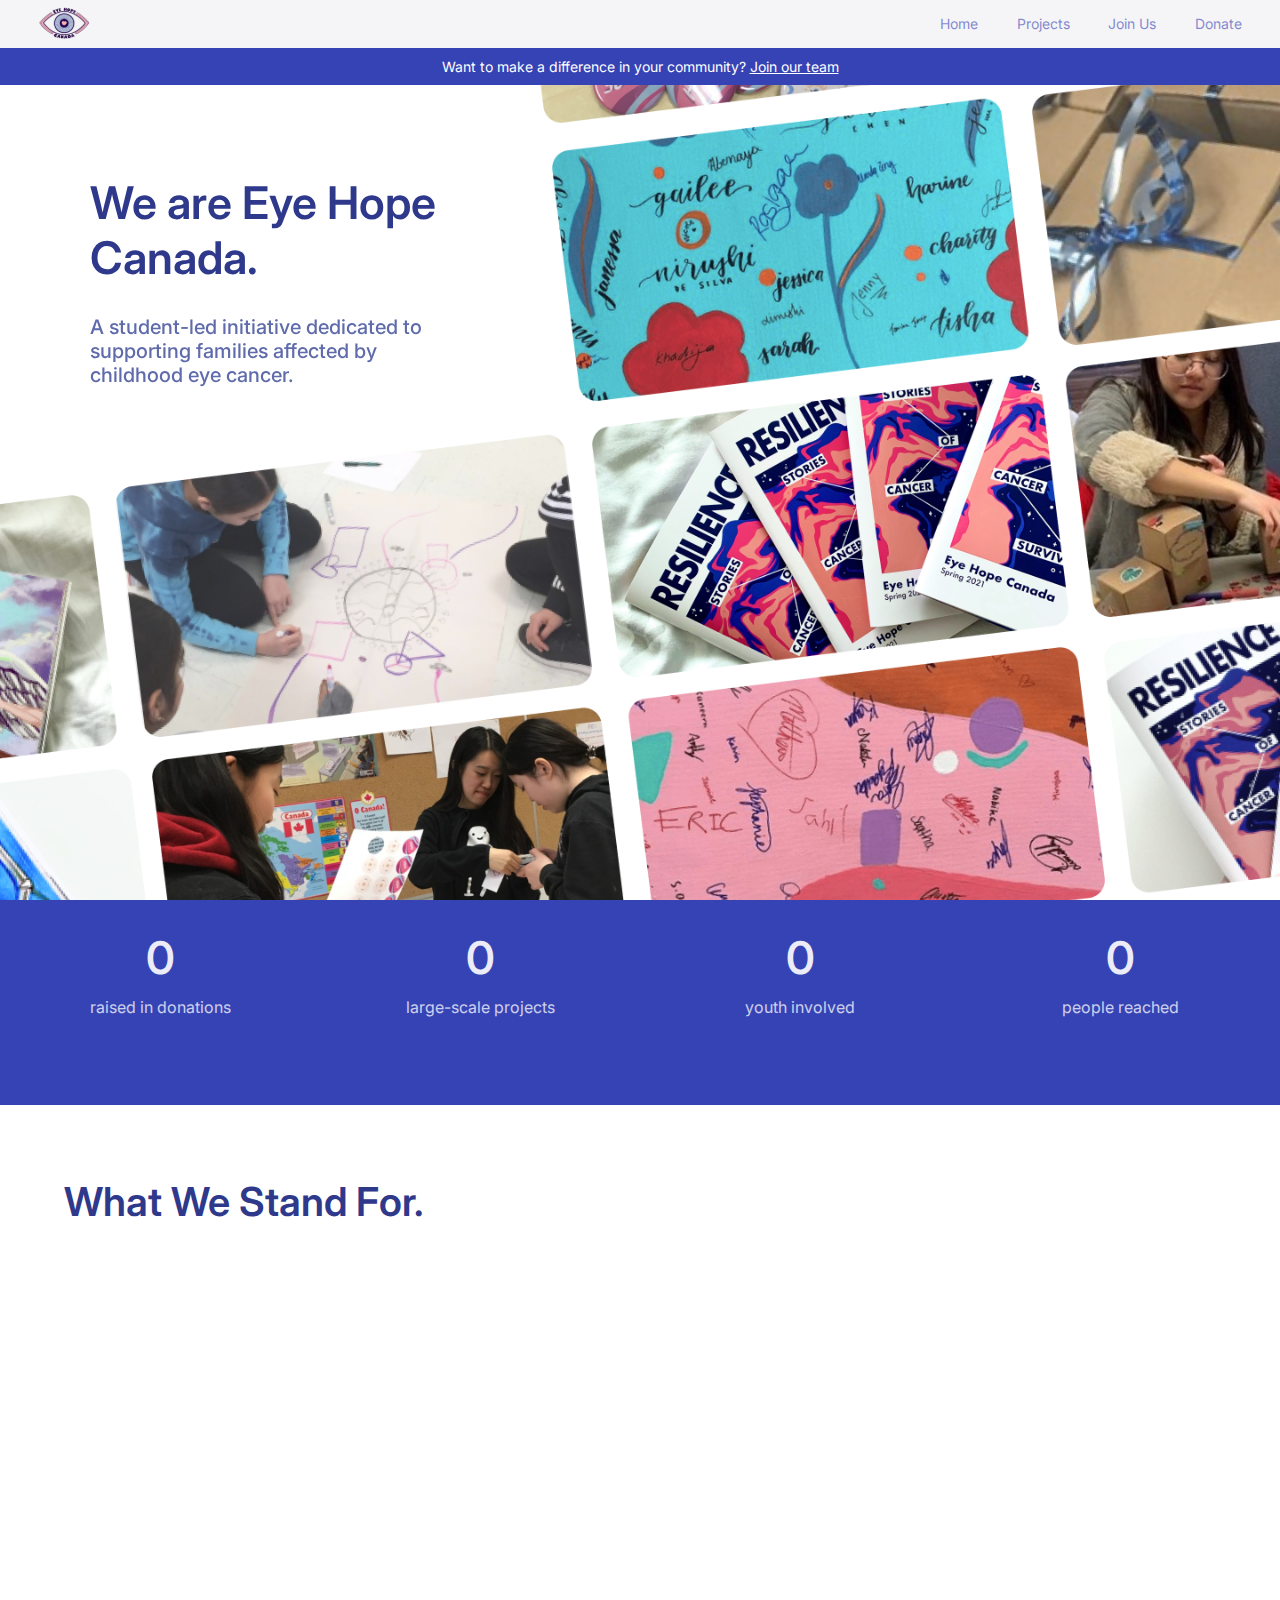
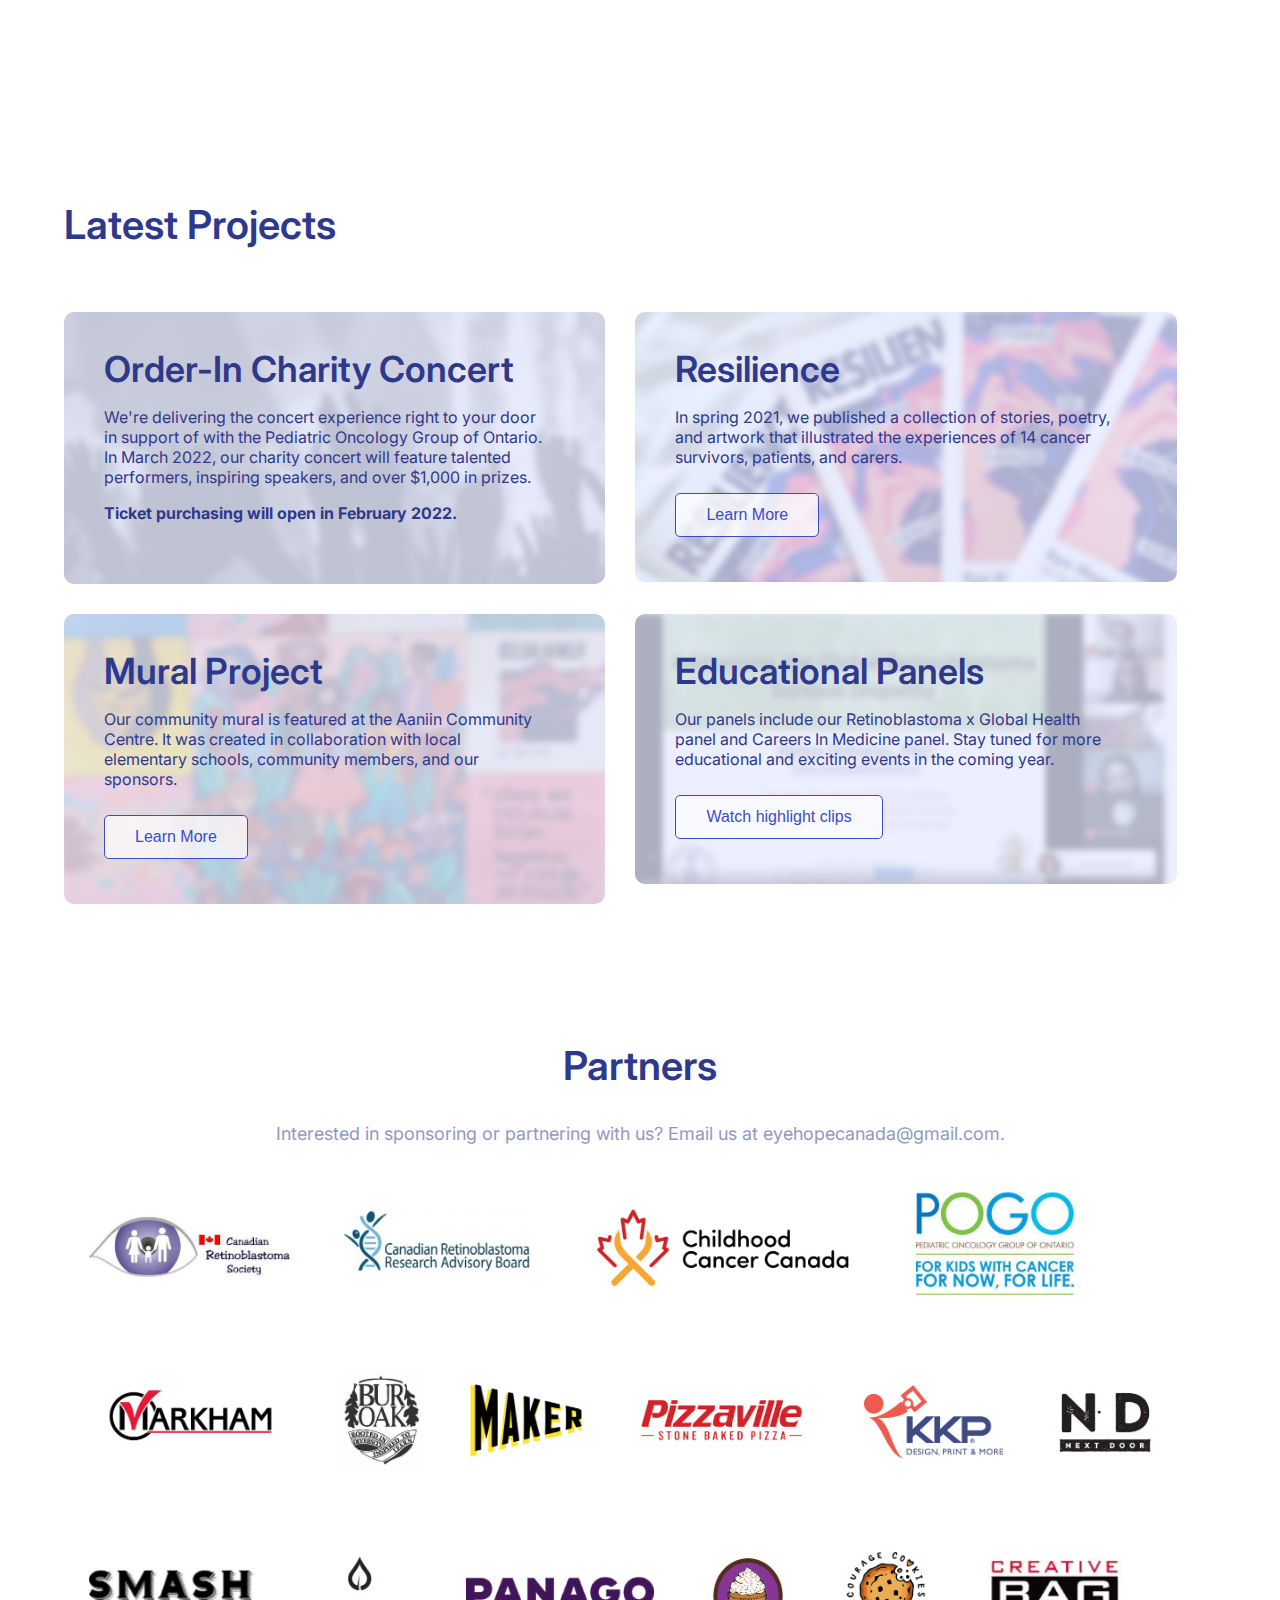
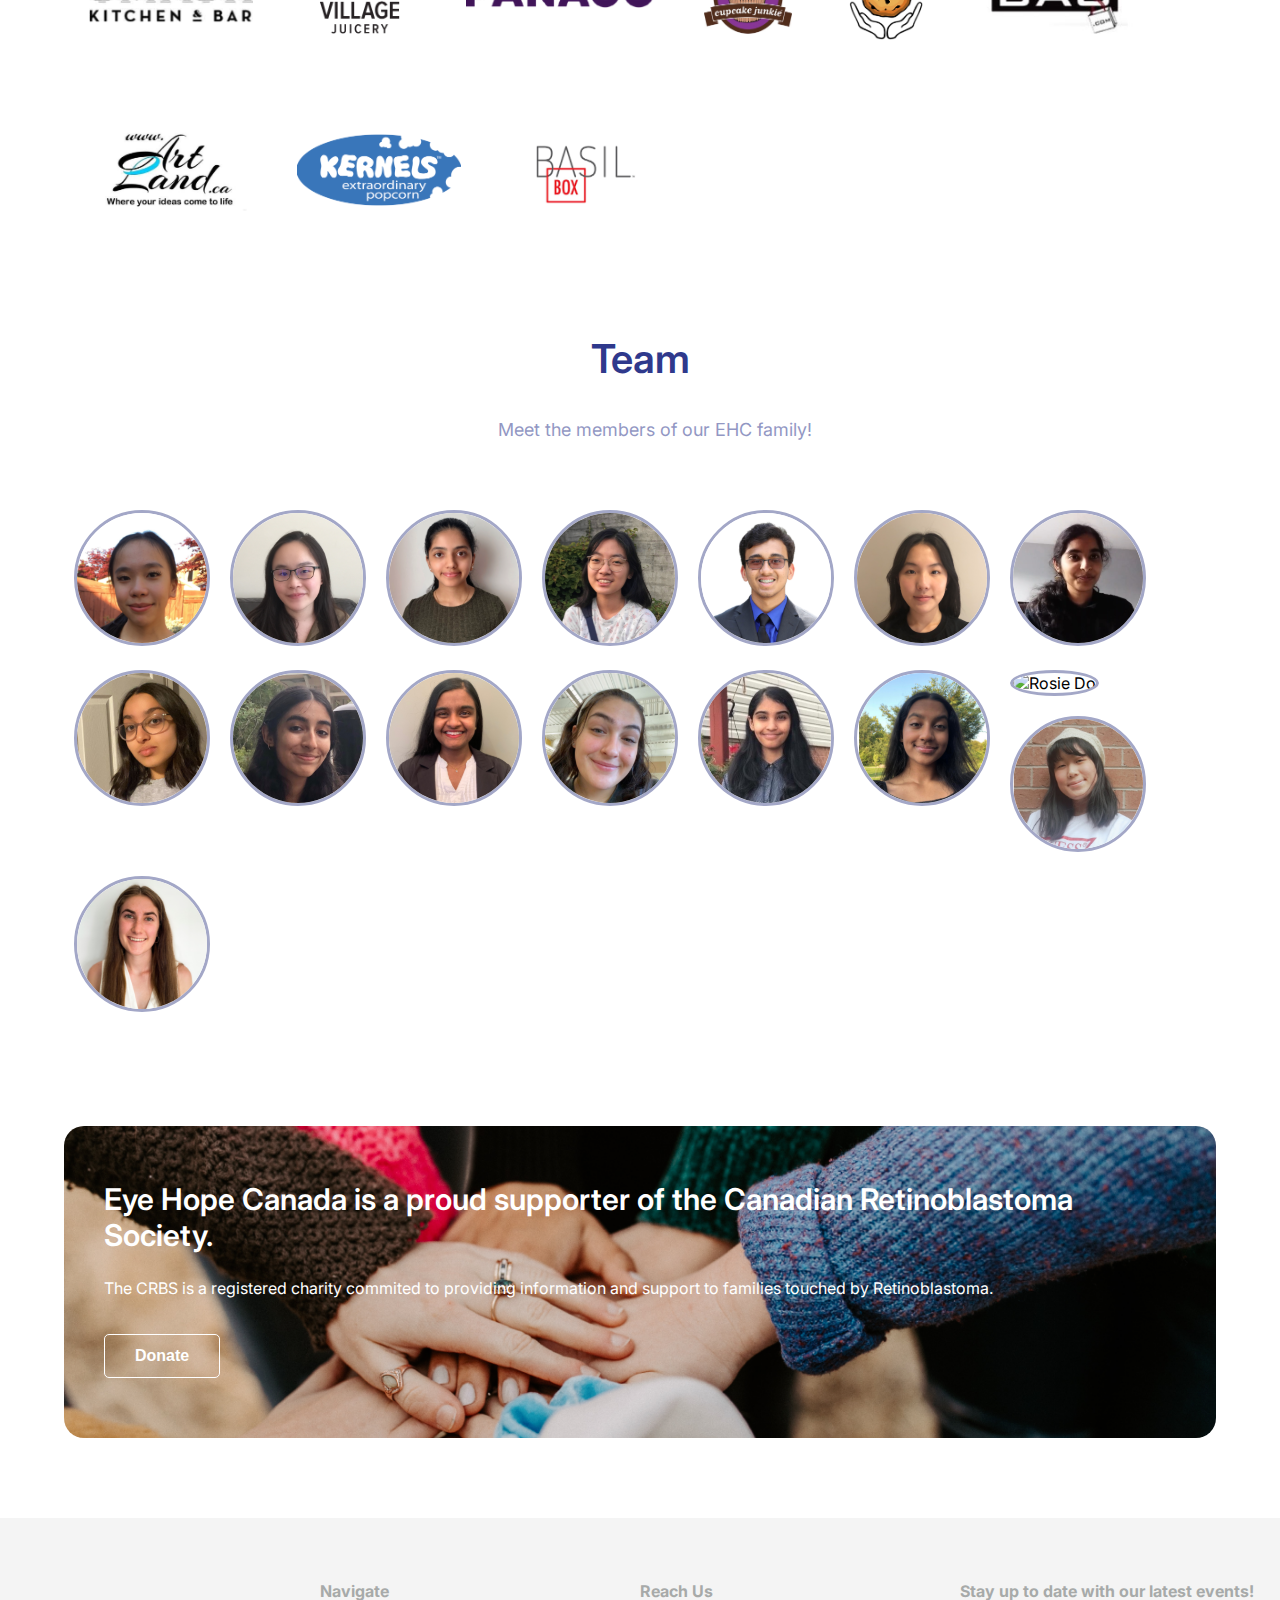
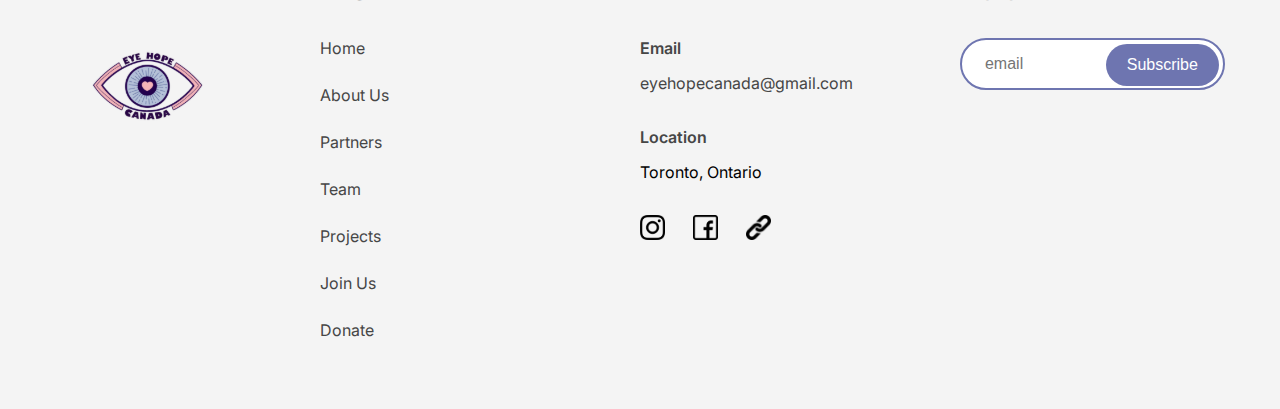
==== index.html @ a8a267d8 "R2 Changes 14" ====
<!DOCTYPE html>
<html lang="en" dir="ltr">

<head>
  <meta charset="utf-8">
  <meta name="viewport" content="width=device-width, initial-scale=1.0">

  <title>Eye Hope Canada</title>
  <meta name="description" content="Eye Hope Canada (EHC) is a student-led initiative based in Toronto, Canada. Our goal is to raise awareness about challenges facing the childhood eye cancer community and mobilise the public to solve them. Since our establishment in 2019, we have raised over $1500 in donations and have reached over 1000 people.">
  <meta name="keywords" content="Eye Hope Canada, Eye Hope, Eye, Organization, Student-led, Non-profit, EHC, Charity">
  <meta name="author" content="Samantha-Mac, Vanessa-Mac">
  <!-- Favicon -->
  <link href="images/favicon.png" rel="icon">
  <!-- Styles -->
  <link rel="stylesheet" href="styles.css">
  <link rel="preconnect" href="https://fonts.googleapis.com">
  <link rel="preconnect" href="https://fonts.gstatic.com" crossorigin>
  <link href="https://fonts.googleapis.com/css2?family=Inter:wght@400;500;600&display=swap" rel="stylesheet">
  <link rel="stylesheet" href="https://cdnjs.cloudflare.com/ajax/libs/font-awesome/4.7.0/css/font-awesome.min.css">
  <link href="https://unpkg.com/aos@2.3.1/dist/aos.css" rel="stylesheet">
</head>

<body onload="onLoad()" onresize="onResize()">

  <!-- Start Landing Page -->
  <section id="landing-page">

    <!-- Start Nav Menu -->
    <div class="nav-menu" id="nav-menu-id">
      <a href="index.html#landing-page"><img class="logo" src="images/logo.svg"></a>
      <div class="nav-menu-right">

        <a class="menu-home" href="index.html" onmouseover="openDropdown1()" onmouseout="closeDropdown1()">Home</a>
        <!-- Start drop down items -->
        <div id="dropdown-1" onmouseover="openDropdown1()" onmouseout="closeDropdown1()">
          <ul class="dropdown-content">
            <li class="dropdown-item-li"><a class="dropdown-item" href="index.html#mission">About Us</a></li>
            <li class="dropdown-item-li"><a class="dropdown-item" href="index.html#partners">Partners</a></li>
            <li class="dropdown-item-li"><a class="dropdown-item" href="index.html#team">Team</a></li>
          </ul>
        </div>
        <!-- End Drop down items -->

        <a id="menu-projects" href="projects.html" class="dropdown_hover" onmouseover="openDropdown2()" onmouseout="closeDropdown2()">Projects</a>
        <!-- Start drop down items -->
        <div id="dropdown-2" onmouseover="openDropdown2()" onmouseout="closeDropdown2()">
          <ul class="dropdown-content">
            <li class="dropdown-item-li"><a class="dropdown-item" href="projects.html#resilience">Resilience</a></li>
            <li class="dropdown-item-li"><a class="dropdown-item" href="projects.html#mural-project">Aaniin Community Mural</a></li>
            <li class="dropdown-item-li"><a class="dropdown-item" href="projects.html#global-health">Educational Panels</a></li>
            <li class="dropdown-item-li"><a class="dropdown-item" href="projects.html#artists-ig">Artists of Instagram</a></li>
            <li class="dropdown-item-li"><a class="dropdown-item" href="projects.html#eye-heart-canada">Eye Heart Canada</a></li>
          </ul>
        </div>
        <!-- End Drop down items -->

        <a href="hiring.html">Join Us</a>
        <a href="https://www.canadahelps.org/en/charities/id/82300/" target="_blank">Donate</a>
      </div>
      <a href="javascript:void(0);" class="icon" onclick="myFunction()">
        <i class="fa fa-bars"></i>
      </a>
    </div>
    <!-- End Nav Menu -->

    <!-- Start Alert -->
    <div class="alert">
      <p class="alert-text">Want to make a difference in your community? <a href="hiring.html">Join our team</a></p>
    </div>
    <!-- End Alert -->

    <!-- Start Landing Text -->
    <div class="landing-row">
      <div class="landing-text">
        <h1 data-aos="fade-up" data-aos-duration="1500" data-aos-delay="200">We are Eye Hope Canada.</h1>
        <h3  data-aos="fade-up" data-aos-duration="1500" data-aos-delay="300">A student-led initiative dedicated to supporting families affected by childhood eye cancer.</h3>
      </div>
    </div>

    <!-- End Landing Text -->
  </section>

  <!-- End Landing Page -->

  <!-- Start Metrics -->
  <section id="metric-page">
    <div class="metric-row">
      <div id="benchmark" class="donations metric-col">
        <h1 class="metric-heading" data-target="1500">0</h1>
        <p class="metric-sub">raised in donations</p>
      </div>
      <div class="projects metric-col">
        <h1 class="metric-heading" data-target="5">0</h1>
        <p class="metric-sub">large-scale projects</p>
      </div>
      <div class="involvement metric-col">
        <h1 class="metric-heading" data-target="75">0</h1>
        <p class="metric-sub">youth involved</p>
      </div>
      <div class="reach metric-col">
        <h1 class="metric-heading" data-target="1000">0</h1>
        <p class="metric-sub">people reached</p>
      </div>
    </div>
  </section>
  <!-- End Metrics -->

  <!-- Start Mission -->
  <section id="mission">
    <h2>What We Stand For.</h2>
    <div class="pillar-row">
      <div class="empower pillar-col" data-aos="fade-right" data-aos-duration="1000">
        <img id="empower-icon" src="images/empower-icon.svg" />
        <h3>Empowerment</h3>
        <p>As a student-led initiative, we provide unique opportunities for youth to inspire and lead change in our cause.</p>
      </div>
      <div class="educate pillar-col" data-aos="fade-right" data-aos-delay="200" data-aos-duration="1000">
        <img id="educate-icon" src="images/educate-icon.svg" />
        <h3>Education</h3>
        <p>We strive to educate our peers about childhood eye cancers and destigmatize families affected by cancer.</p>
      </div>
      <div class="community pillar-col" data-aos="fade-right" data-aos-delay="400" data-aos-duration="1000">
        <img id="community-icon" src="images/community-icon.svg" />
        <h3>Community</h3>
        <p>Building a community of youth to support youth diagnosed with eye cancer is a central part of our mission.</p>
      </div>
    </div>
  </section>
  <!-- End Mission -->

  <!-- Start Projects -->
  <section id="projects">
    <h2>Latest Projects</h2>
    <div class="projects-row">
      <div class="projects-col projects-col-1">
        <div class="projects-text-box">
          <h3>Order-In Charity Concert</h3>
          <p>We're delivering the concert experience right to your door in support of with the Pediatric Oncology Group of Ontario. In March 2022, our charity concert will feature talented performers, inspiring speakers, and over $1,000 in prizes.</p>
          <p><strong>Ticket purchasing will open in February 2022.</strong></p>
        </div>
      </div>
      <div class="projects-col projects-col-2">
        <div class="projects-text-box">
          <h3>Resilience</h3>
          <p>In spring 2021, we published a collection of stories, poetry, and artwork that illustrated the experiences of 14 cancer survivors, patients, and carers.</p>
          <a href="projects.html#resilience"><button>Learn More</button></a>
        </div>
      </div>
    </div>

    <div class="projects-row">
      <div class="projects-col projects-col-3">
        <div class="projects-text-box">
          <h3>Mural Project</h3>
          <p>Our community mural is featured at the Aaniin Community Centre. It was created in collaboration with local elementary schools, community members, and our sponsors.</p>
          <a href="projects.html#mural-project"><button>Learn More</button></a>
        </div>
      </div>
      <div class="projects-col projects-col-4">
        <div class="projects-text-box">
          <h3>Educational Panels</h3>
          <p>Our panels include our Retinoblastoma x Global Health panel and Careers In Medicine panel. Stay tuned for more educational and exciting events in the coming year.</p>
          <a href="projects.html#global-health"><button>Watch highlight clips</button></a>
        </div>
      </div>
    </div>
  </section>
  <!-- End Projects -->

  <!-- Start Partners -->
  <section id="partners">
    <div class="partner-text">
      <h2>Partners</h2>
      <h4>Interested in sponsoring or partnering with us? Email us at eyehopecanada@gmail.com.</h4>
    </div>
    <br />
    <div class="partner-row">
        <div class="partner-col">
          <img src="images/partners/crs.png" alt="Canadian Retinoblastoma Society" />
        </div>
        <div class="partner-col">
          <img src="images/partners/crsab.png" alt="Canadian Retinoblastoma Advisory Board" />
        </div>
        <div class="partner-col">
          <img src="images/partners/childhood_cancer_canada.png" alt="Childhood Cancer Canada" />
        </div>
        <div class="partner-col">
          <img src="images/partners/pogo.png" alt="Pediatric Oncology Group of Ontario" />
        </div>
        <div class="partner-col">
          <img src="images/partners/markham.png" alt="City of Markham" />
        </div>
        <div class="partner-col">
          <img src="images/partners/bur_oak.png" alt="Bur Oak Secondary School" />
        </div>
        <div class="partner-col">
          <img src="images/partners/maker_pizza.png" alt="Maker Pizza" />
        </div>
        <div class="partner-col">
          <img src="images/partners/pizzaville.png" alt="Pizzaville" />
        </div>
        <div class="partner-col">
          <img src="images/partners/kkp_printing.png" alt="KKP Printing" />
        </div>
        <div class="partner-col">
          <img src="images/partners/next_door.png" alt="Next Door Restaurant" />
        </div>
        <div class="partner-col">
          <img src="images/partners/smash_bar.png" alt="Smash Bar and Kitchen" />
        </div>
        <div class="partner-col">
          <img src="images/partners/village_juicery.png" alt="Village Juicery" />
        </div>
        <div class="partner-col">
          <img src="images/partners/panago.png" alt="Panago Pizza" />
        </div>
        <div class="partner-col">
          <img src="images/partners/cupcake_junkie.png" alt="Cupcake Junkie" />
        </div>
        <div class="partner-col">
          <img src="images/partners/courage_cookies.png" alt="Courage Cookies" />
        </div>
        <div class="partner-col">
          <img src="images/partners/creative_bag.png" alt="Creative Bag" />
        </div>
        <div class="partner-col">
          <img src="images/partners/art_land.png" alt="Art Land" />
        </div>
        <div class="partner-col">
          <img src="images/partners/kernels_popcorn.png" alt="Kernels Popcorn" />
        </div>
        <div class="partner-col">
          <img src="images/partners/basil_box.png" alt="Basil Box" />
        </div>
      <div style="clear: both;"></div>
    </div>
  </section>
  <!-- End Partners -->

  <!-- Start Team -->
  <section id="team">
    <div class="team-text">
      <h2>Team</h2>
      <div class="">
        <a id="linkedin-url"><img id="team-linkedin" src="images/linkedin-logo.png" alt=""></a>
        <h4 id="team-sub">Meet the members of our EHC family!</h4>
      </div>
    </div>
    <div class="team-row">
      <div class="samantha-mac team-col">
        <img src="images/team/samantha-mac.svg" href="" target="_blank" onmouseover="displayName('Samantha Mac', 'Co-President', 'https://www.linkedin.com/in/samantha-mac-06b8811b0/')" />
      </div>
      <div class="vanessa-mac team-col">
        <img src="images/team/vanessa-mac.svg" alt="Samantha Mac, Eye Hope Canada" onmouseover="displayName('Vanessa Mac', 'Co-President', 'https://www.linkedin.com/in/vanessa-mac-6168a5150/')" />
      </div>
      <div class="erica-sharma team-col">
        <img src="images/team/erica-sharma.svg" alt="Vanessa Mac, Eye Hope Canada" onmouseover="displayName('Erica Sharma', 'VP of Events', 'https://www.linkedin.com/in/erica-s-744b12177/')" />
      </div>
      <div class="jenny-hu team-col">
        <img src="images/team/jenny-hu.svg" alt="Jenny Hu" onmouseover="displayName('Jenny Hu', 'VP of Fundraising', 'https://www.linkedin.com/in/jenny-hu-574b11177/')" />
      </div>
      <div class="drhuv-patel team-col">
        <img src="images/team/dhruv-patel.svg" alt="Dhruv Patel" onmouseover="displayName('Drhuv Patel', 'VP of Finance', 'https://www.linkedin.com/in/dhruv-patel-82657514a')" />
      </div>
      <div class="yuna-lee team-col">
        <img src="images/team/yuna-lee.svg" alt="Yuna Lee" onmouseover="displayName('Yuna Lee', 'Events Coordinator', 'https://www.linkedin.com/in/yunalee111/')" />
      </div>
      <div class="anjali-pathmanathan team-col">
        <img src="images/team/anjali-pathmanathan.svg" alt="Anjali Pathmanathan" onmouseover="displayName('Anjali Pathmanathan', 'Events Coordinator', 'empty')" />
      </div>
      <div class="nysa-godara team-col">
        <img src="images/team/nysa-godara.svg" alt="Nysa Godara" onmouseover="displayName('Nysa Godara', 'Fundraising Coordinator', 'empty')" />
      </div>
      <div class="divena-raina team-col">
        <img src="images/team/divena-raina.svg" alt="Divena Raina" onmouseover="displayName('Divena Raina', 'Fundraising Coordinator', 'empty')" />
      </div>
      <div class="shonekaa-suthaaharan team-col">
        <img src="images/team/shonekaa-suthaaharan.svg" alt="Shonekaa Suthaaharan" onmouseover="displayName('Shonekaa Suthaaharan', 'Fundraising Coordinator', 'empty')" />
      </div>
      <div class="ana-rothenburg team-col">
        <img src="images/team/ana-rothenburg.svg" alt="Ana Rothenburg" onmouseover="displayName('Ana Rothenburg', 'Fundraising Coordinator', 'empty')" />
      </div>
      <div class="navroopam-haans team-col">
        <img src="images/team/navroopam-haans.svg" alt="Navroopam Haans" onmouseover="displayName('Navroopam Haans', 'Finance Coordinator', 'https://www.linkedin.com/in/navroopam-haans-bb9380208/')" />
      </div>
      <div class="amanda-illeperuma team-col">
        <img src="images/team/amanda-illeperuma.svg" alt="Amanda Illeperuma" onmouseover="displayName('Amanda Illeperuma', 'Finance Coordinator', 'empty')" />
      </div>
      <div class="rosie-do team-col">
        <img src="images/team/rosie-do.svg" alt="Rosie Do" onmouseover="displayName('Rosie Do', 'Graphic Designer', 'empty')" />
      </div>
      <div class="joanne-lee team-col">
        <img src="images/team/joanne-lee.svg" alt="Joanne Lee" onmouseover="displayName('Joanne Lee', 'Writer', 'https://www.linkedin.com/in/jdaeunlee/')" />
      </div>
      <div class="cassidy-laub team-col">
        <img src="images/team/cassidy-laub.svg" alt="Cassidy Laub" onmouseover="displayName('Cassidy Laub', 'Writer', 'https://www.linkedin.com/in/cassidylaub')" />
      </div>
  </section>
  <!-- End Team -->

  <!-- Start Donate Box -->
  <section id="donate-box">
    <div>
    <h2>Eye Hope Canada is a proud supporter of the Canadian Retinoblastoma Society.</h2>
    <p>The CRBS is a registered charity commited to providing information and support to families touched by Retinoblastoma.</p>
    <br />
    <a href="https://www.canadahelps.org/en/charities/id/82300/" target="_blank"><button>Donate</button></a>
    </div>
  </section>
  <!-- End Donate Box -->

  <!-- Start Footer -->
  <section id="footer">
    <div class="footer-row">
      <div class="footer-logo footer-col">
        <a href="index.html#landing-page"><img id="footer-logo-img" src="images/logo.svg" /></a>
      </div>
      <div class="footer-navigate footer-col">
        <h6>Navigate</h6>
        <ul class="footer-navigate-list">
          <a href="index.html">
            <li>Home</li>
          </a>
          <a href="index.html#mission">
            <li>About Us</li>
          </a>
          <a href="index.html#partners">
            <li>Partners</li>
          </a>
          <a href="index.html#team">
            <li>Team</li>
          </a>
          <a href="projects.html">
            <li>Projects</li>
          </a>
          <a href="hiring.html">
            <li>Join Us</li>
          </a>
          <a href="https://www.canadahelps.org/en/charities/id/82300/">
            <li>Donate</li>
          </a>
        </ul>
      </div>
      <div class="footer-social footer-col">
        <h6>Reach Us</h6>
        <p class="footer-sub">Email</p>
        <p><a class="footer-link" href="mailto:info@eyehopecanada.com">eyehopecanada@gmail.com</a></p>
        <p class="footer-sub">Location</p>
        <p>Toronto, Ontario</p>
        <div class="footer-row-sub">
          <div class="footer-col-sub">
            <a href="https://www.instagram.com/eyehopecanada/" target="_blank"><img class="footer-social-icon" src="images/instagram-logo.svg" /></a>
          </div>
          <div class="footer-col-sub">
            <a href="https://www.facebook.com/eyehopecanada/" target="_blank"><img class="footer-social-icon" src="images/facebook-logo.svg" /></a>
          </div>
          <div class="footer-col-sub">
            <a href="https://linktr.ee/eyehopecanada" target="_blank"><img class="footer-social-icon" src="images/link-logo.svg" /></a>
          </div>
        </div>
      </div>

      <div class="footer-newsletter footer-col">
        <h6>Stay up to date with our latest events!</h6>
        <div class="newsletter-form">
          <form id="contactForm" name="submit-to-google-sheet">
            <input id="newsletter-input" name="email" placeholder="email" pattern="[a-z0-9._%+-]+@[a-z0-9.-]+\.[a-z]{2,}$" type="email" required>
            <button id="submit-email" type="submit">Subscribe</button>
            <p id="confirmation-message"> </p>
          </form>
        </div>
      </div>
  </section>
  <!-- End Footer -->

  <script src="scripts/nav-menu.js"></script>
  <script src="scripts/metrics.js"></script>
  <script src="scripts/team.js" charset="utf-8"></script>
  <!--   <script src="scripts/carousel.js" charset="utf-8"></script> -->
  <script src="scripts/newsletter.js"></script>
  <script src="https://unpkg.com/aos@2.3.1/dist/aos.js"></script>
  <script>
    AOS.init();
  </script>

</body>


</html>
---- styles.css ----
@media screen and (max-width: 767px) {}

@media screen and (min-width: 768px) and (max-width: 1024px) {}

body {
  font-family: 'Inter', sans-serif;
  width: 100vw;
  height: auto;
  margin: 0 0 0 0;
  padding: 0 0 0 0;
  box-sizing: border-box;
  overflow-x: hidden;
  overflow-y: visible;
}

/** Fonts & Elements **/
h1 {
  color: #2F398C;
  font-size: 45px;
  font-weight: 600;
}

h2 {
  color: #2F398C;
  font-size: 40px;
  font-weight: 600;
}

h3 {
  color: #1828b5;
  opacity: 80%;
  font-size: 26px;
  font-weight: 500;
}

h4 {
  color: #6E75B0;
  opacity: 75%;
  font-size: 18px;
  font-weight: 400;
}

h5 {}

h6 {
  font-size: 16px;
  color: #A7AAA9;
}

p {
  font-size: 16px;
  color: black;
}

p {
  font-size: 16px;
}

button {
  padding: 12px 30px;
  border: solid 1.8px #3c4cc9;
  border-radius: 5px;
  font-size: 16px;
  color: white;
  background-color: rgba(60, 76, 201, .85);
  text-decoration: none;
  cursor: pointer;
}

button:hover {
  background-color: #3c4cc9;
}
/** Start Landing Page **/

/** Start Nav Menu**/
.nav-menu {
  overflow: hidden;
  background-color: rgb(245, 245, 247);
}

.nav-menu a {
  float: left;
  display: block;
}

.logo {
  height: 35px;
  width: auto;
  margin-left: 2.7vw;
  margin-top: 0.5vh;
  margin-bottom: 0.5vh;
}

.nav-menu-right {
  float: right;
}

.nav-menu-right a {
  margin-right: 3vw;
  margin-top: 15px;
  margin-bottom: 15px;
  color: #3643b5;
  opacity: 60%;
  text-align: center;
  text-decoration: none;
  font-size: 14px;
}

.nav-menu a:hover {
  opacity: 100%;
}

.nav-menu .icon {
  display: none;
}

#dropdown-1 {
  position: absolute;
  top: 33px;
  background-color: #f1f1f1;
  transform: translateX(-2vw);
  visibility: hidden;
  z-index: 200000000000;
}

#dropdown-2 {
  position: absolute;
  top: 33px;
  background-color: #f1f1f1;
  transform: translateX(5vw);
  visibility: hidden;
  z-index: 200000000000;
}

.dropdown-content {
  list-style-type: none;
  heigth: inherit
}

.dropdown-item {
  background-color: #f1f1f1;
}

@media screen and (max-width: 767px) {
  .logo {
    margin-left: 0;
    margin-bottom: 5%;
  }

  .nav-menu {
    position: absolute;
    right: 0;
    width: 100vw;
    height: auto;
  }

  .nav-menu a {
    display: none;
    margin-left: 6vw;
  }

  .nav-menu-right {
    float: left;
  }

  .nav-menu-right a {
    margin-bottom: 4vh;
    margin-top: 0;
    width: 100%;
  }

  .nav-menu-right a:hover {
    opacity: 50%;
  }

  .nav-menu a.icon {
    float: right;
    display: block;
    margin-top: 8px;
    margin-bottom: 1vh;
    margin-right: 3vw;
    color: #3643b5;
  }

  .nav-menu.responsive {
    background-color: rgb(245, 245, 247);
    width: 100%;
    height: auto;
    z-index: 10000;
  }

  .nav-menu.responsive .icon {
    position: absolute;
    right: 0;
    top: 0;
    color: #3643b5;
  }

  .nav-menu.responsive a {
    float: none;
    display: block;
    text-align: left;
    color: #3643b5;
  }

  .nav-menu.responsive a:hover {
    opacity: 75%;
  }
}

/** End Nav Menu **/

/** Start Alert **/
.alert {
  background-color: #3643b5;
  text-align: center;
  padding: 10px;
}

.alert-text {
  font-size: 14px;
  color: white;
  margin: 0;
}

.alert-text a {
  color: white;
}

@media screen and (max-width: 767px) {
  .alert {
    margin-top: 35px;
  }
}
/** End Alert **/

#landing-page {
  height: 100vh;
  width: 100vw;
  overflow-y: hidden;
  overflow-x: hidden;
  background-image: url("images/landing-background.png");
  background-repeat: no-repeat;
  background-size: cover;
}

/** Start Landing Text **/
.landing-text {
  width: 28%;
  margin: 7% 0 0 7%;
}

.landing-text h3{
  color: #5F6BAB;
  font-size: 20px;
  z-index: -2;
}

@media screen and (max-width: 767px) {
  .landing-text {
    width: 90%;
    margin: 0;
    padding: 5% 7% 0 7%;
  }

  #landing-page {
    background-image: url("images/landing-background-responsive-mobile.png");
    background-position: bottom:
  }
}

@media screen and (min-width: 768px) and (max-width: 1130px) {
  .landing-text {
    width: 90%;
    margin: 0;
    padding: 5% 7% 0 7%;
  }

  #landing-page {
    background-image: url("images/landing-background-responsive-tablet.png");
    background-position: bottom:
  }
}

.cursor {
  width: 3px;
  height: 55px;
  margin-left: 0.5vw;
  display: inline-block;
  animation: blink 1s infinite;
}

.cursortyping {
  animation: blink 100s infinite;
}

@keyframes blink {
  0% {
    background-color: #6E75B0;
    opacity: 100%;
  }

  49% {
    background-color: #6E75B0;
    opacity: 0%;
  }

  50% {
    background-color: #6E75B0;
    opacity: 100%;
  }

  99% {
    background-color: #6E75B0;
    opacity: 0%;
  }

  100% {
    background-color: #6E75B0;
    opacity: 100%;
  }
}
/** End Landing Text **/
/** End Landing Page **/

/** Start Metrics **/
#metric-page {
  text-align: center;
  top: 0;
}

.metric-row {
  width: 100%;
  padding-bottom: 8vh;
  background-color: #3643b5;
}

.metric-row:after {
  content: "";
  display: table;
  clear: both;
}

.metric-col {
  float: left;
  width: 25%;
}

.metric-heading {
  color: white;
  opacity: 90%;
}
/**Numbers Testing**/
@property --num {
  syntax: "<integer>";
  initial-value: 0;
  inherits: false;
}

.metric-heading-donations {
  animation: counter 5s infinite alternate ease-in-out;
  counter-reset: num var(--num);
}

.metric-heading-donations::after {
  content: counter(num);
}

@keyframes counter {
  from {
    --num: 0;
  }

  to {
    --num: 100;
  }
}
/**Numbers Testing**/
.metric-sub {
  margin-top: -2vh;
  color: white;
  opacity: 75%;
}

#metric-hr {
  width: 90%;
  color: white;
  opacity: 30%;
  margin-top: 0;
}

@media screen and (max-width: 767px) {
  .metric-col {
    width: 100%;
  }
}

@media screen and (min-width: 768px) and (max-width: 1024px) {
  .metric-col {
    float: left;
    width: 50%;
  }
}
/** End Metrics **/

/** Start Mission **/
#mission {
  padding: 3% 5% 0 5%;
}

.pillar-row {
  width: 100%;
  padding-top: 1.5vh;
  padding-bottom: 4vh;
  background-color: white;
}

.pillar-row:after {
  content: "";
  display: table;
  clear: both;
}

.pillar-col {
  float: left;
  width: 24%;
  margin-right: 6vw;
  padding-left: 30px;
  border-left: solid 1.5px #B7BCDA;
}

.educate {
  margin-top: 10vh;
}

.community {
  margin-top: 20vh;
  margin-right: 0;
}

@media screen and (max-width: 767px) {
  .pillar-col {
    width: 90%;
    margin-top: 8vh;
  }

  .empower {
    margin-top: 0;
  }
}

/** End Mission **/

/** Start Projects **/
#projects {
  margin-bottom: 40px;
  padding: 5% 5% 0 5%;
}

.projects-row {
  width: 100%;
}

.projects-row:after {
  content: "";
  display: table;
  clear: both;
}

.projects-col {
  width: 47%;
  margin: 30px 30px 0 0;
  float: left;
  border-radius: 10px;
  background-position: center;
  background-repeat: no-repeat;
  background-size: cover;
}

.projects-text-box {
  padding: 35px 60px 45px 40px;
}

.projects-row h3 {
  margin: 0;
  font-size: 36px;
  font-weight: 600;
  opacity: 100%;
  color: #2F398C;
}

.projects-row p {
  color: #2F398C;
}

.projects-row button {
  margin-top: 10px;
  background-color: rgba(255, 255, 255, .7);
  color: #3c4cc9;
}

.projects-row button:hover {
  color: #3c4cc9;
  background-color: white;
}

@media screen and (max-width: 1024px) {
  .projects-col {
    width: 100%;
  }
}

@media screen and (max-width: 767px) {
  .projects-col {
    position: relative;
    height: auto;
    min-height: 100% !important;
  }

  .projects-text-box {
    padding-bottom: 40px;
  }
}

/** Start Projects Targets **/
.projects-col-1 {
  background-image: url("images/projects-background-concert.png");
}

.projects-col-2 {
  background-image: url("images/projects-background-resilience.png");
}

.projects-col-3 {
  background-image: url("images/projects-background-mural.png");
}

.projects-col-4 {
  background-image: url("images/projects-background-panels.png");
}
/** End Projects Targets **/
/** End Projects **/

/** Start Partner **/
#partners {
  margin-bottom: 50px;
  padding: 5% 5% 0 5%;
}

.partner-text {
  text-align: center;
}

.partner-row {
  width: 100%;
  margin: auto;
}

.partner-row:after {
  content: "";
  display: table;
  clear: both;
}

.partner-col {
  float: left;
  text-align: center;
  margin: auto 25px 50px 25px;
}

.partner-row img{
  height: 120px;
  width: auto;
}

@media screen and (max-width: 767px) {
  .partner-col {
    width: 80%;
    margin-top: 50px;
    text-align: center;
  }
}
/** End Partners **/

/** Start Team **/
#team {
  margin-bottom: 100px;
  padding: 0 5% 0 5%;
}

.team-row {
  width: 100%;
  padding-bottom: ;
  margin: auto;
}

.team-row:after {
  content: "";
  display: table;
  clear: both;
}

.team-col {
  float: left;
  padding: 10px;
  text-align: center;
}
/** Start Team Text **/
.team-text {
  text-align: center;
  margin-bottom: 60px;
}

.team-sub {
  font-size 0;
}
/** End Team Text **/
/** Start Team Images **/
#team-linkedin {
  margin-right: 5px;
  visibility: hidden;
  display: inline;
  width: 20px;
  height: auto;
  transform: translateY(3px);
}

#team-sub {
  display: inline;
}

.team-row img{
  border-radius: 100%;
  width: 130px;
  height: 130px;
  border: solid 3px #a3a7c7;
}

.team-img:hover {
  /* Start the shake animation and make the animation last for 0.5 seconds */
  animation: shake 0.6s;
}

@keyframes shake {
  0% {
    transform: translate(1px, 1px) rotate(0deg);
  }

  20% {
    transform: translate(-1px, -2px) rotate(-1deg);
  }

  40% {
    transform: translate(-3px, 0px) rotate(1deg);
  }

  60% {
    transform: translate(3px, 2px) rotate(0deg);
  }

  80% {
    transform: translate(1px, -1px) rotate(1deg);
  }

  100% {
    transform: translate(-1px, 2px) rotate(-1deg);
  }
}

/** End Team Images **/
/** End Team **/

/** Start Donate **/
#donate-box {
  padding: 0 5% 0 5%;
}

#donate-box div {
  margin: 80px auto;
  border-radius: 20px;
  padding: 30px 40px 60px 40px;
  overflow: hidden;
  background-size: cover;
  background-position: center;
  background-image: url("images/donate-background.png");
}

#donate-box h2 {
  font-size: 30px;
  color: white;
}

#donate-box p {
  color: white;
}

#donate-box button {
  border: solid 1.8px white;
  color: white;
  background-color: rgba(255, 255, 255, 0);
  font-weight: 600;
}

#donate-box button:hover {
  background-color: rgba(255, 255, 255, .3);
}
/** End Donate **/

/** Start Footer **/
.footer-row {
  width: 100%;
  padding-bottom: 2%;
  padding-top: 2%;
  background-color: #F4F4F4;
}

.footer-row:after {
  content: "";
  display: table;
  clear: both;
}

.footer-col {
  float: left;
}

/** Start Footer Logo **/
.footer-logo {
  width: 25%;
  text-align: center;
  padding-top: 8%;
}

#footer-logo-img {
  width: 10vw;
  height: auto;
}

/** End Footer Logo **/
/** Start Footer Navigate **/
.footer-navigate {
  width: 20%;
}

.footer-navigate ul {
  list-style: none;
  padding-left: 0;
}

.footer-navigate li {
  padding-bottom: 3vh;
}

.footer-navigate a {
  text-decoration: none;
  color: #464646;
}

.footer-navigate a:hover {
  color: #3643b5;
}

/** End Footer Navigate **/
/** Start Footer Social **/
.footer-social {
  width: 23%;
}

.footer-sub {
  color: #464646;
  font-weight: 600;
  margin-bottom: -2vh;
}

.footer-social p {
  padding-bottom: 1.9vh;
}

.footer-link {
  text-decoration: none;
  color: #464646;
}

.footer-link:hover {
  color: #3643b5;
}

.footer-row-sub {
  width: 100%;
}

.footer-row-sub:after {
  content: "";
  display: table;
  clear: both;
}

.footer-col-sub {
  width: 18%;
  float: left;
}

.footer-social-icon {
  width: 25px;
  height: auto;
}

/** End Footer Social **/
.footer-newsletter {
  width: 30%;
}

.newsletter-form {
  position: relative;
  width: 90%;
}

#newsletter-input {
  width: 100%;
  outline: none;
  box-sizing: border-box;
  border: 2px solid #6E75B0;
  border-radius: 40px;
  font-size: 16px;
  background-color: white;
  background-position: 10px 10px;
  background-repeat: no-repeat;
  padding: 15px 120px 15px 23px;
}

#newsletter-input:focus {
  border: 2px solid #2F398C;
}

#submit-email {
  background-color: #6E75B0;
  border-radius: 40px;
  padding: 12px 21px 12px 21px;
  position: absolute;
  top: 6px;
  right: 6px;
  color: white;
  text-decoration: none;
  border: none;
}

#confirmation-message {
  margin-bottom: 100px;
}

@media screen and (min-width: 900px) {
  .footer-col {
    width: 23%;
    padding-right: 2%;
  }
}

@media screen and (max-width: 900px) {
  .footer-col {
    width: 100%;
  }

  .footer-row {
    text-align: center;
  }

  .footer-col-sub {
    width: 100%;
    margin-top: 3vh;
  }

  .newsletter-form {
    padding-left: 6%;
  }
}

/** End Footer **/
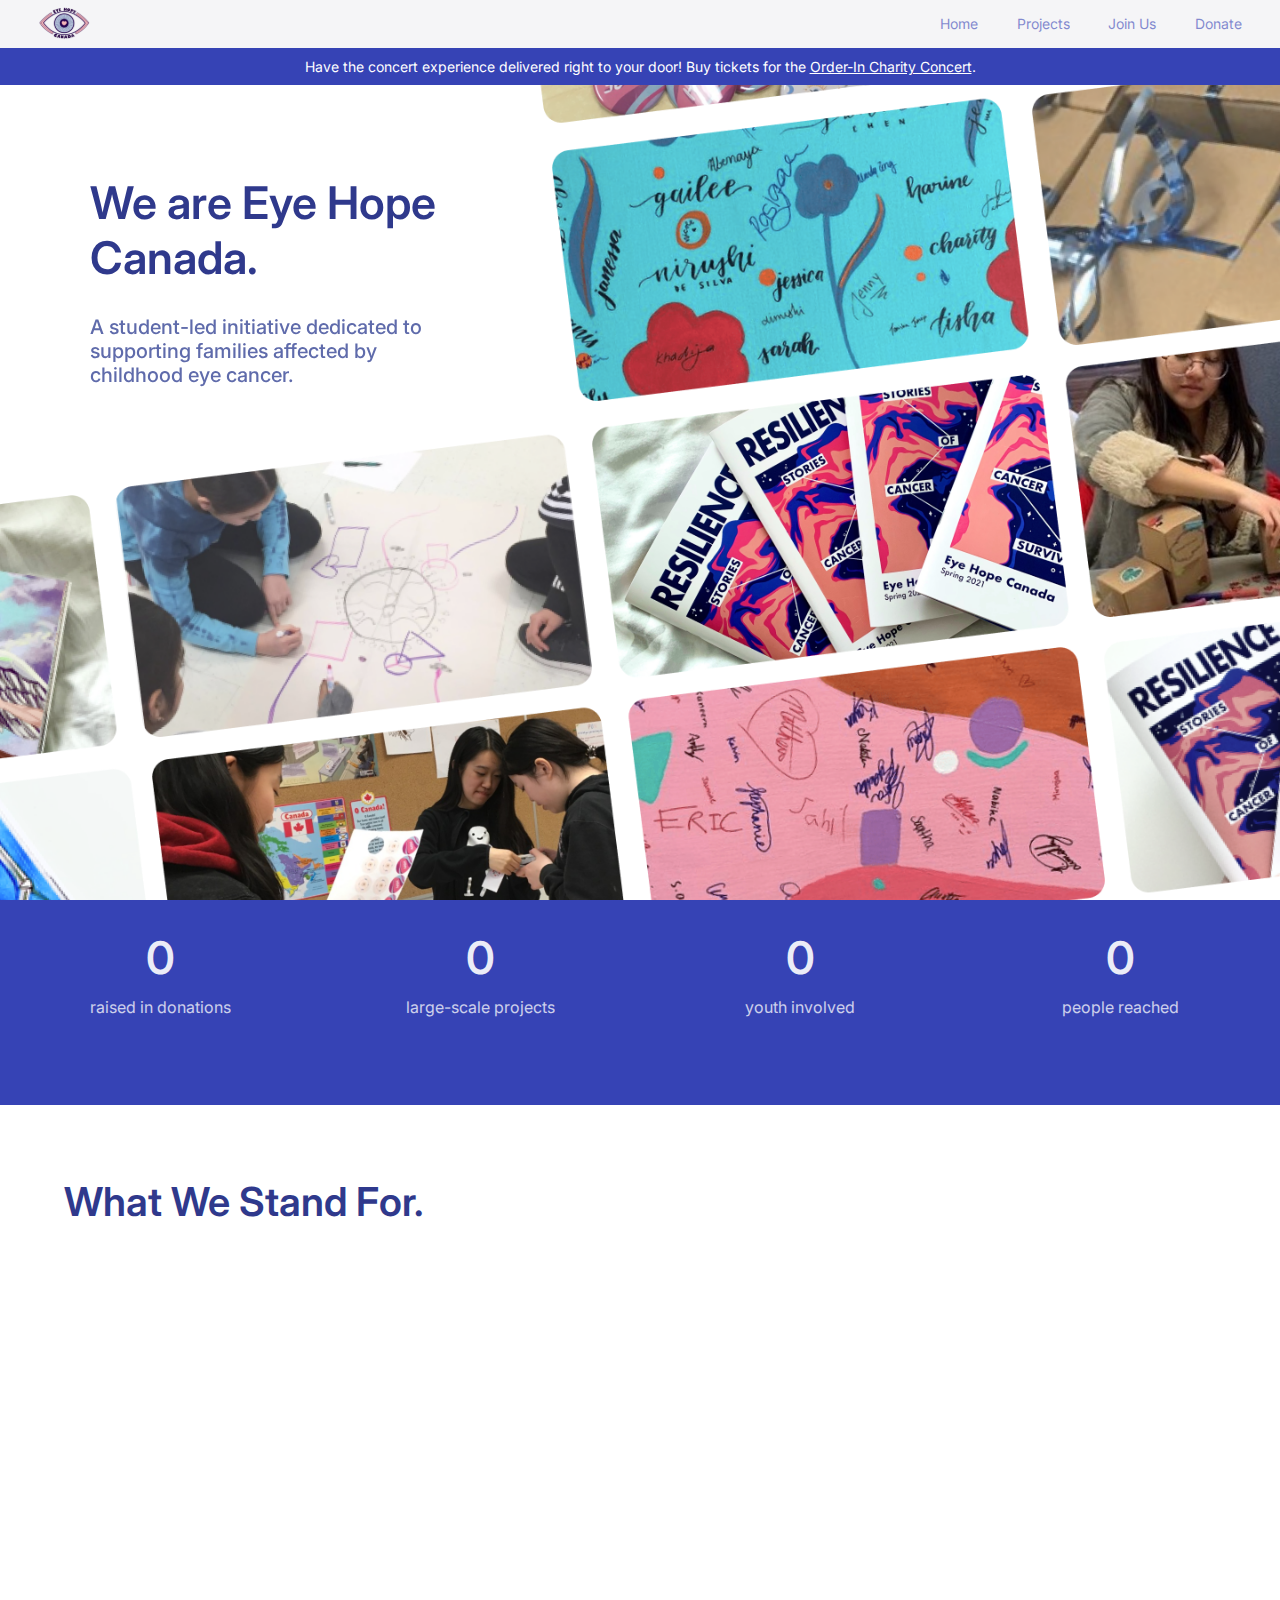
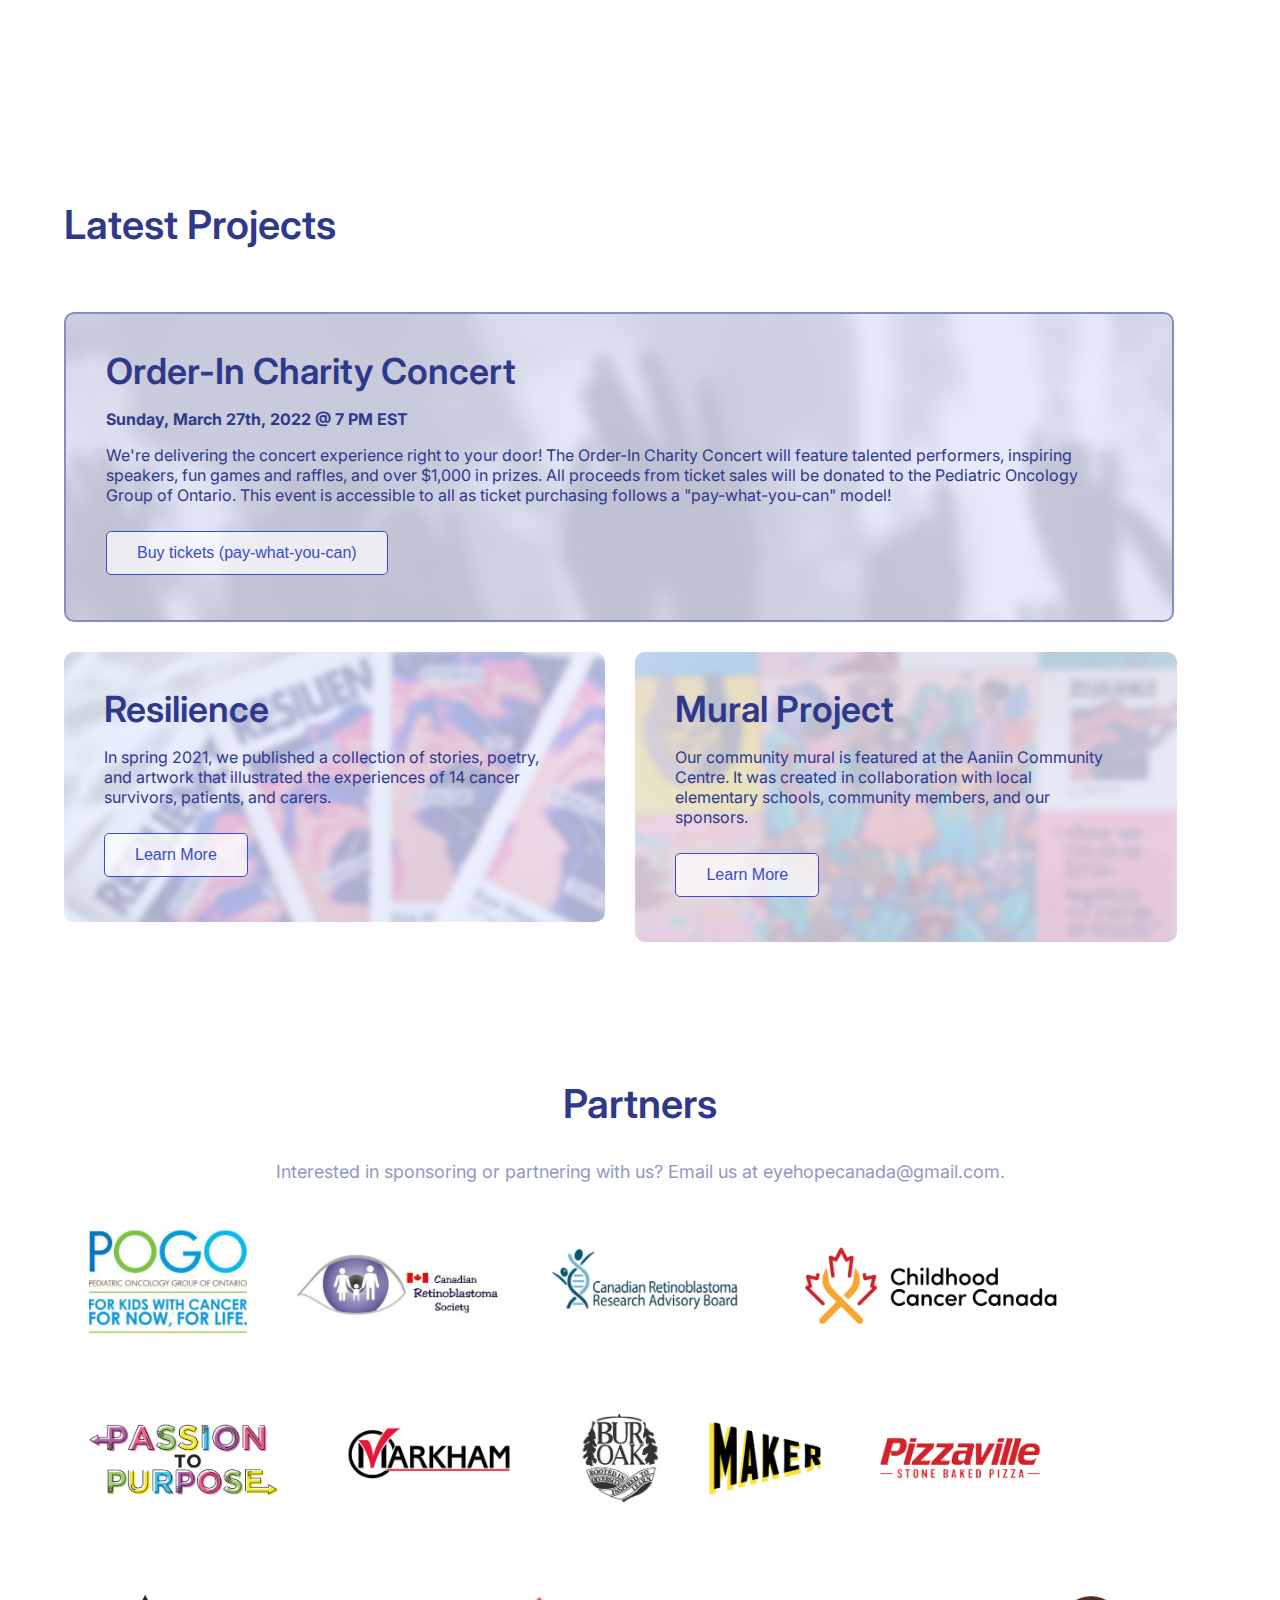
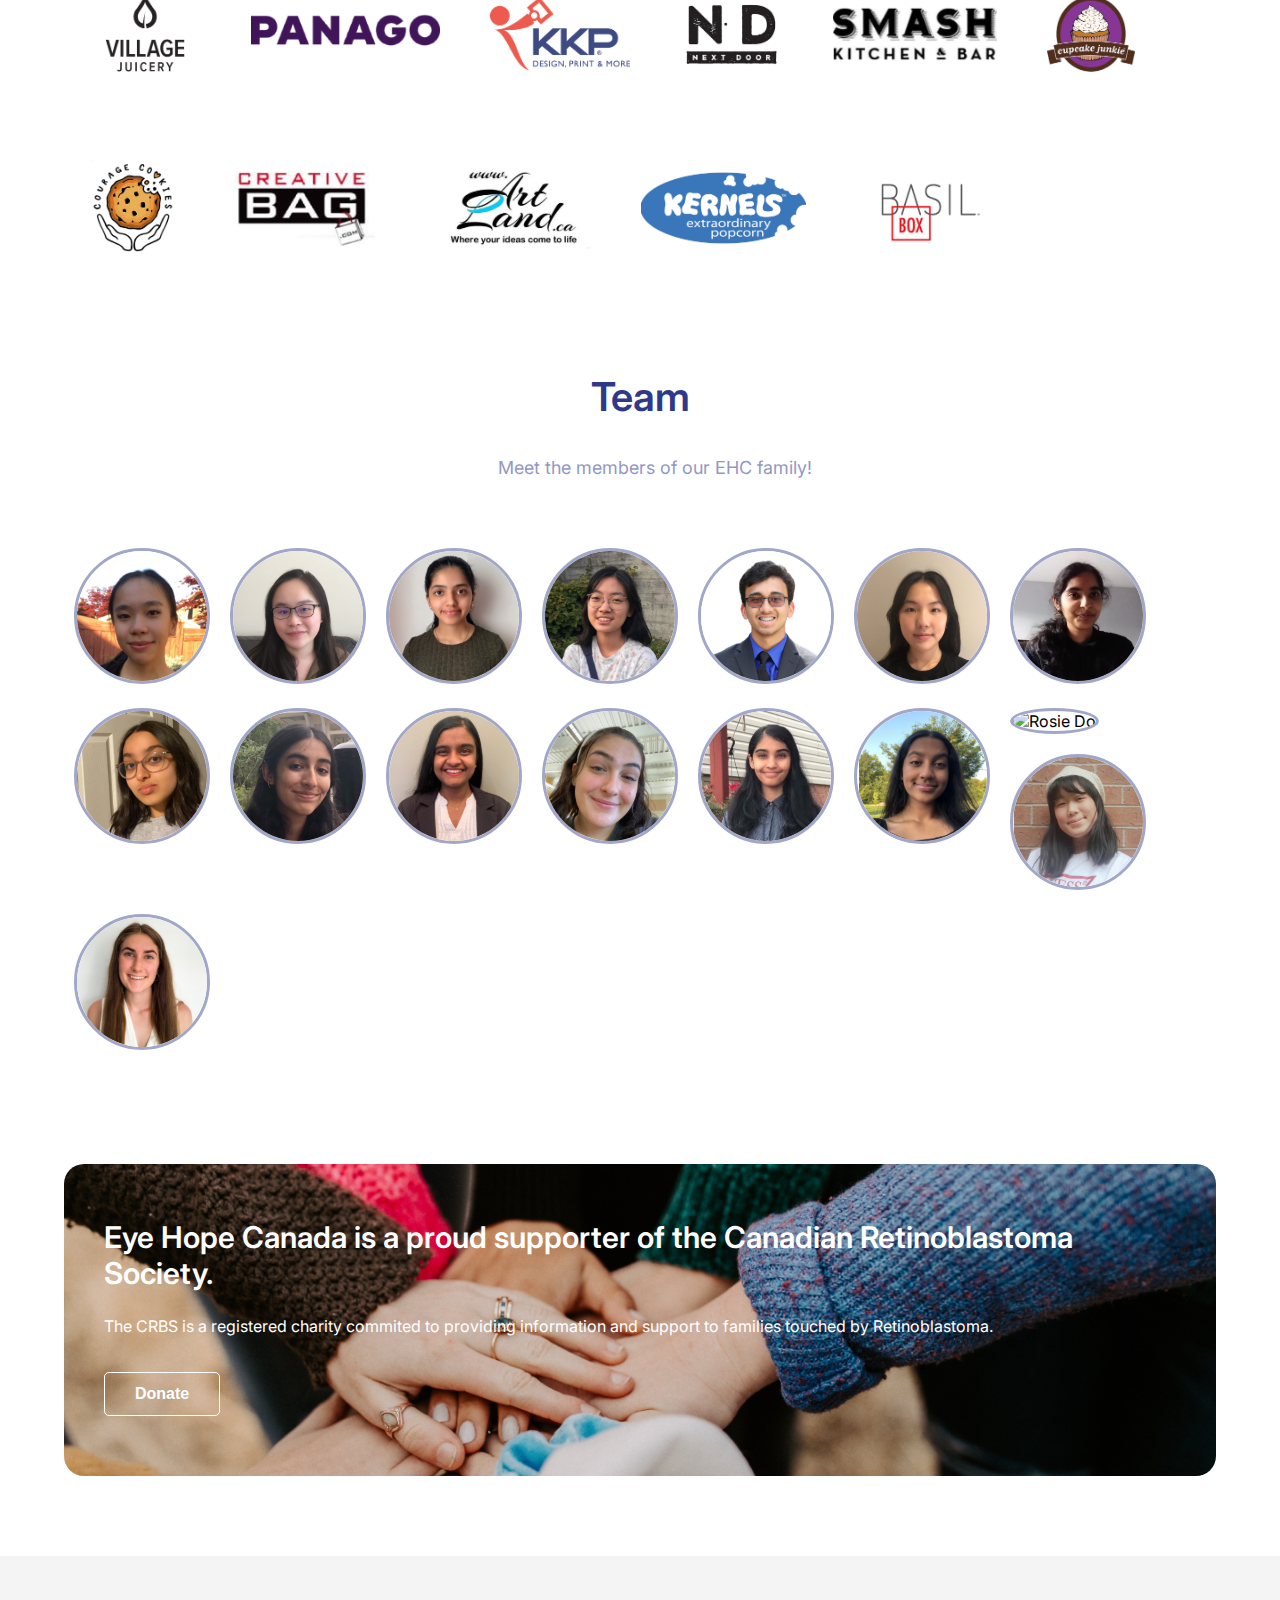
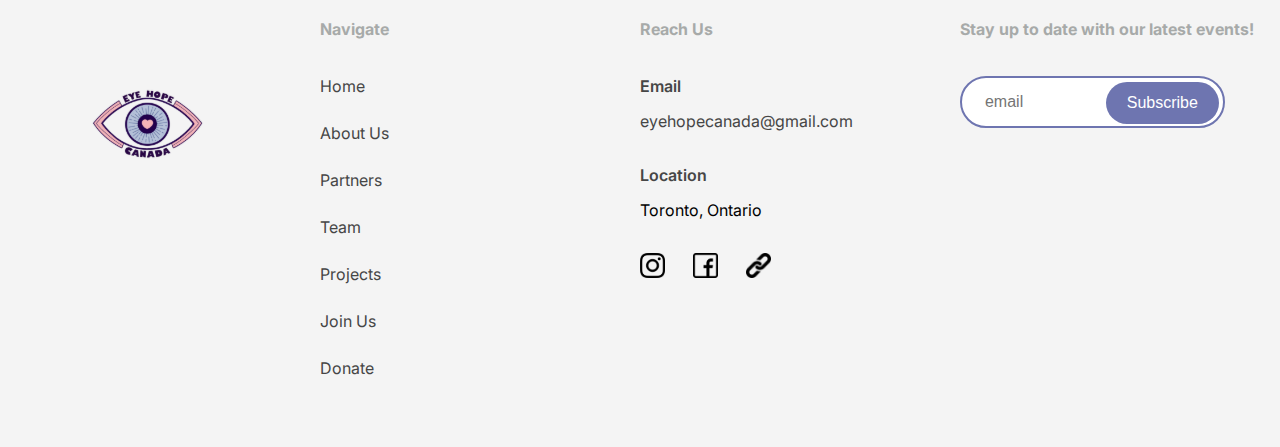
==== commit 58c1fa8f: "R2 Changes 22" ====
--- a/index.html
+++ b/index.html
@@ -65,7 +65,7 @@
 
     <!-- Start Alert -->
     <div class="alert">
-      <p class="alert-text">Want to make a difference in your community? <a href="hiring.html">Join our team</a></p>
+      <p class="alert-text">Have the concert experience delivered right to your door! Buy tickets for the <a href="https://p2p.onecause.com/order-inconcert" target="_blank">Order-In Charity Concert</a>.</p>
     </div>
     <!-- End Alert -->
 
@@ -135,10 +135,14 @@
       <div class="projects-col projects-col-1">
         <div class="projects-text-box">
           <h3>Order-In Charity Concert</h3>
-          <p>We're delivering the concert experience right to your door in support of with the Pediatric Oncology Group of Ontario. In March 2022, our charity concert will feature talented performers, inspiring speakers, and over $1,000 in prizes.</p>
-          <p><strong>Ticket purchasing will open in February 2022.</strong></p>
-        </div>
-      </div>
+          <p><strong>Sunday, March 27th, 2022 @ 7 PM EST</strong></p>
+          <p>We're delivering the concert experience right to your door! The Order-In Charity Concert will feature talented performers, inspiring speakers, fun games and raffles, and over $1,000 in prizes. All proceeds from ticket sales will be donated to the Pediatric Oncology Group of Ontario. This event is accessible to all as ticket purchasing follows a "pay-what-you-can" model!</p>
+          <a href="https://p2p.onecause.com/order-inconcert" target="_blank"><button>Buy tickets (pay-what-you-can)</button></a>
+        </div>
+      </div>
+    </div>
+
+    <div class="projects-row">
       <div class="projects-col projects-col-2">
         <div class="projects-text-box">
           <h3>Resilience</h3>
@@ -146,9 +150,6 @@
           <a href="projects.html#resilience"><button>Learn More</button></a>
         </div>
       </div>
-    </div>
-
-    <div class="projects-row">
       <div class="projects-col projects-col-3">
         <div class="projects-text-box">
           <h3>Mural Project</h3>
@@ -156,13 +157,13 @@
           <a href="projects.html#mural-project"><button>Learn More</button></a>
         </div>
       </div>
-      <div class="projects-col projects-col-4">
+      <!-- <div class="projects-col projects-col-4">
         <div class="projects-text-box">
           <h3>Educational Panels</h3>
           <p>Our panels include our Retinoblastoma x Global Health panel and Careers In Medicine panel. Stay tuned for more educational and exciting events in the coming year.</p>
           <a href="projects.html#global-health"><button>Watch highlight clips</button></a>
         </div>
-      </div>
+      </div> -->
     </div>
   </section>
   <!-- End Projects -->
@@ -175,6 +176,9 @@
     </div>
     <br />
     <div class="partner-row">
+      <div class="partner-col">
+        <img src="images/partners/pogo.png" alt="Pediatric Oncology Group of Ontario" />
+      </div>
         <div class="partner-col">
           <img src="images/partners/crs.png" alt="Canadian Retinoblastoma Society" />
         </div>
@@ -185,7 +189,7 @@
           <img src="images/partners/childhood_cancer_canada.png" alt="Childhood Cancer Canada" />
         </div>
         <div class="partner-col">
-          <img src="images/partners/pogo.png" alt="Pediatric Oncology Group of Ontario" />
+          <img src="images/partners/p2p.png" alt="Passion 2 Purpose" />
         </div>
         <div class="partner-col">
           <img src="images/partners/markham.png" alt="City of Markham" />
@@ -200,6 +204,12 @@
           <img src="images/partners/pizzaville.png" alt="Pizzaville" />
         </div>
         <div class="partner-col">
+          <img src="images/partners/village_juicery.png" alt="Village Juicery" />
+        </div>
+        <div class="partner-col">
+          <img src="images/partners/panago.png" alt="Panago Pizza" />
+        </div>
+        <div class="partner-col">
           <img src="images/partners/kkp_printing.png" alt="KKP Printing" />
         </div>
         <div class="partner-col">
@@ -207,12 +217,6 @@
         </div>
         <div class="partner-col">
           <img src="images/partners/smash_bar.png" alt="Smash Bar and Kitchen" />
-        </div>
-        <div class="partner-col">
-          <img src="images/partners/village_juicery.png" alt="Village Juicery" />
-        </div>
-        <div class="partner-col">
-          <img src="images/partners/panago.png" alt="Panago Pizza" />
         </div>
         <div class="partner-col">
           <img src="images/partners/cupcake_junkie.png" alt="Cupcake Junkie" />
--- a/styles.css
+++ b/styles.css
@@ -134,7 +134,7 @@
 
 .dropdown-content {
   list-style-type: none;
-  heigth: inherit
+  height: inherit;
 }
 
 .dropdown-item {
@@ -148,8 +148,6 @@
   }
 
   .nav-menu {
-    position: absolute;
-    right: 0;
     width: 100vw;
     height: auto;
   }
@@ -225,12 +223,6 @@
 
 .alert-text a {
   color: white;
-}
-
-@media screen and (max-width: 767px) {
-  .alert {
-    margin-top: 35px;
-  }
 }
 /** End Alert **/
 
@@ -472,6 +464,17 @@
   margin: 30px 30px 0 0;
   float: left;
   border-radius: 10px;
+  background-position: center;
+  background-repeat: no-repeat;
+  background-size: cover;
+}
+
+.projects-col-1 {
+  width: 96%;
+  margin: 30px 30px 0 0;
+  float: left;
+  border-radius: 10px;
+  border: solid 2px #868cc4;
   background-position: center;
   background-repeat: no-repeat;
   background-size: cover;
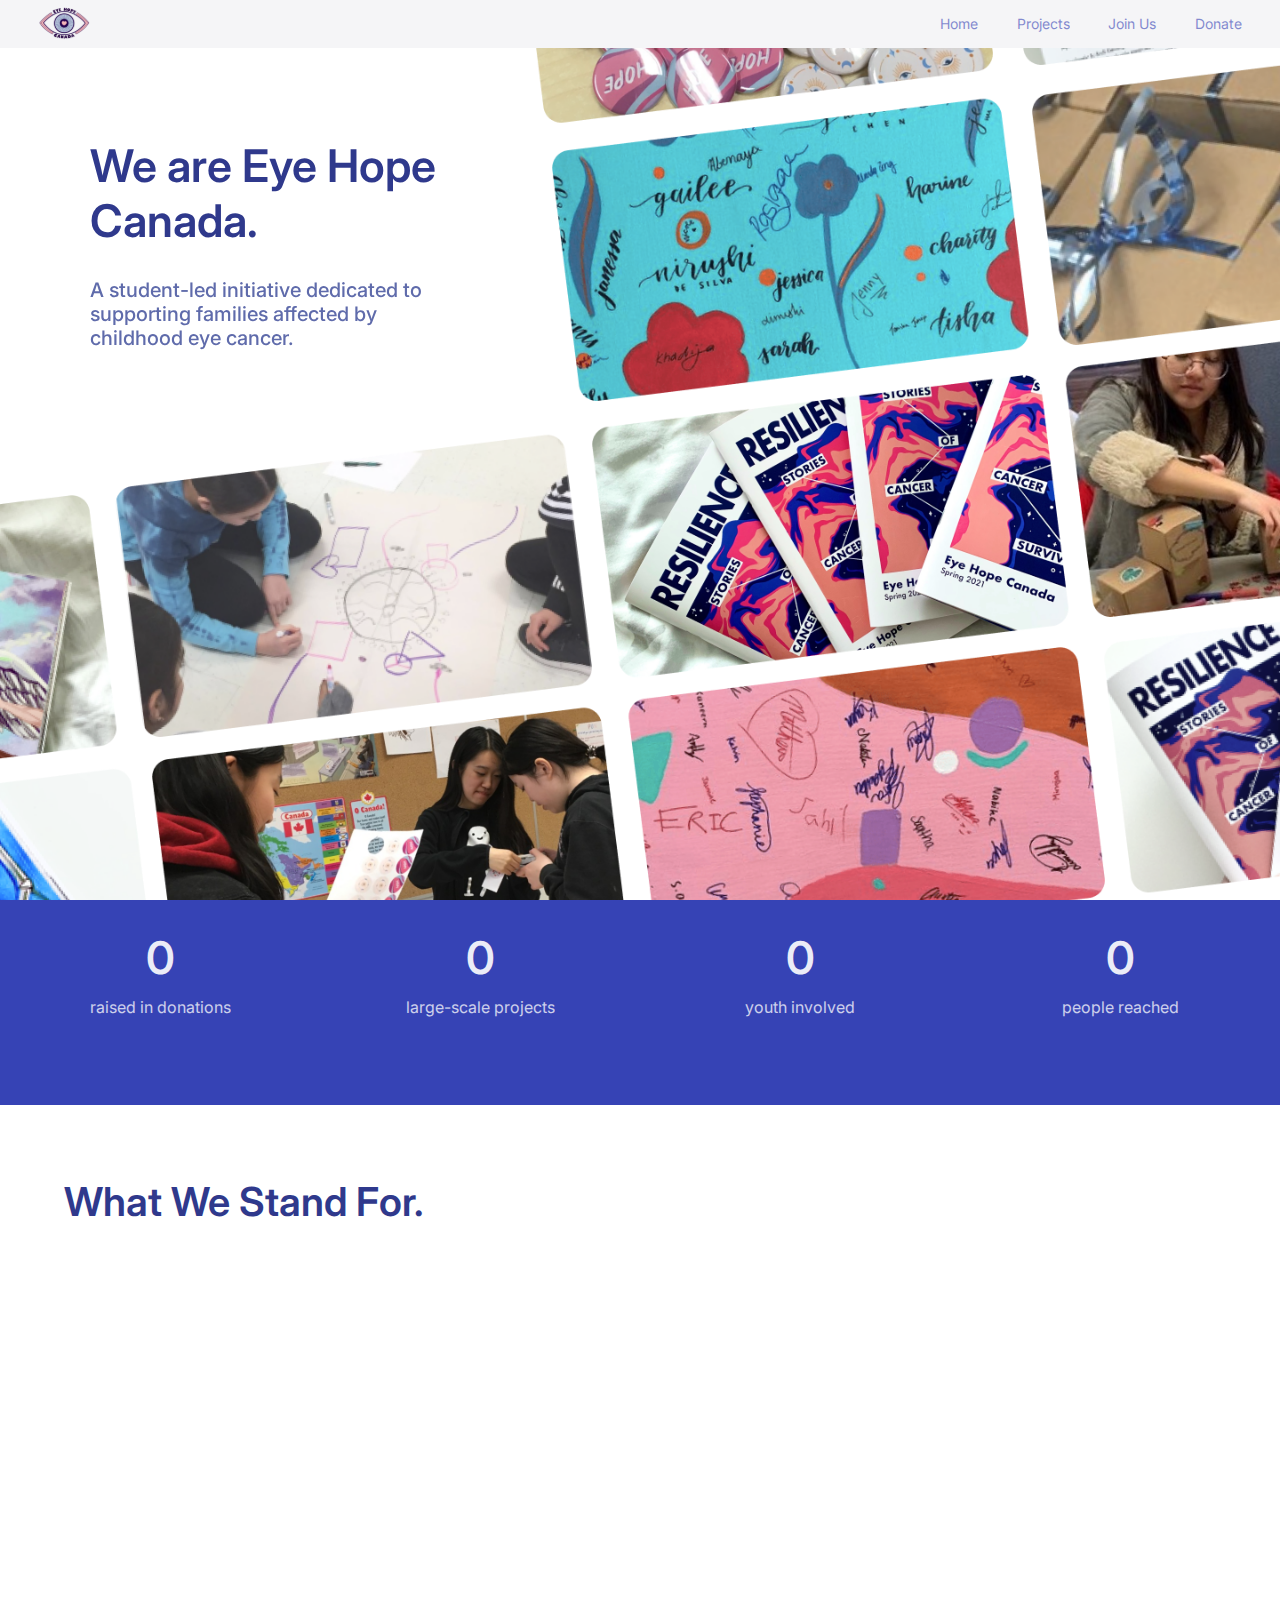
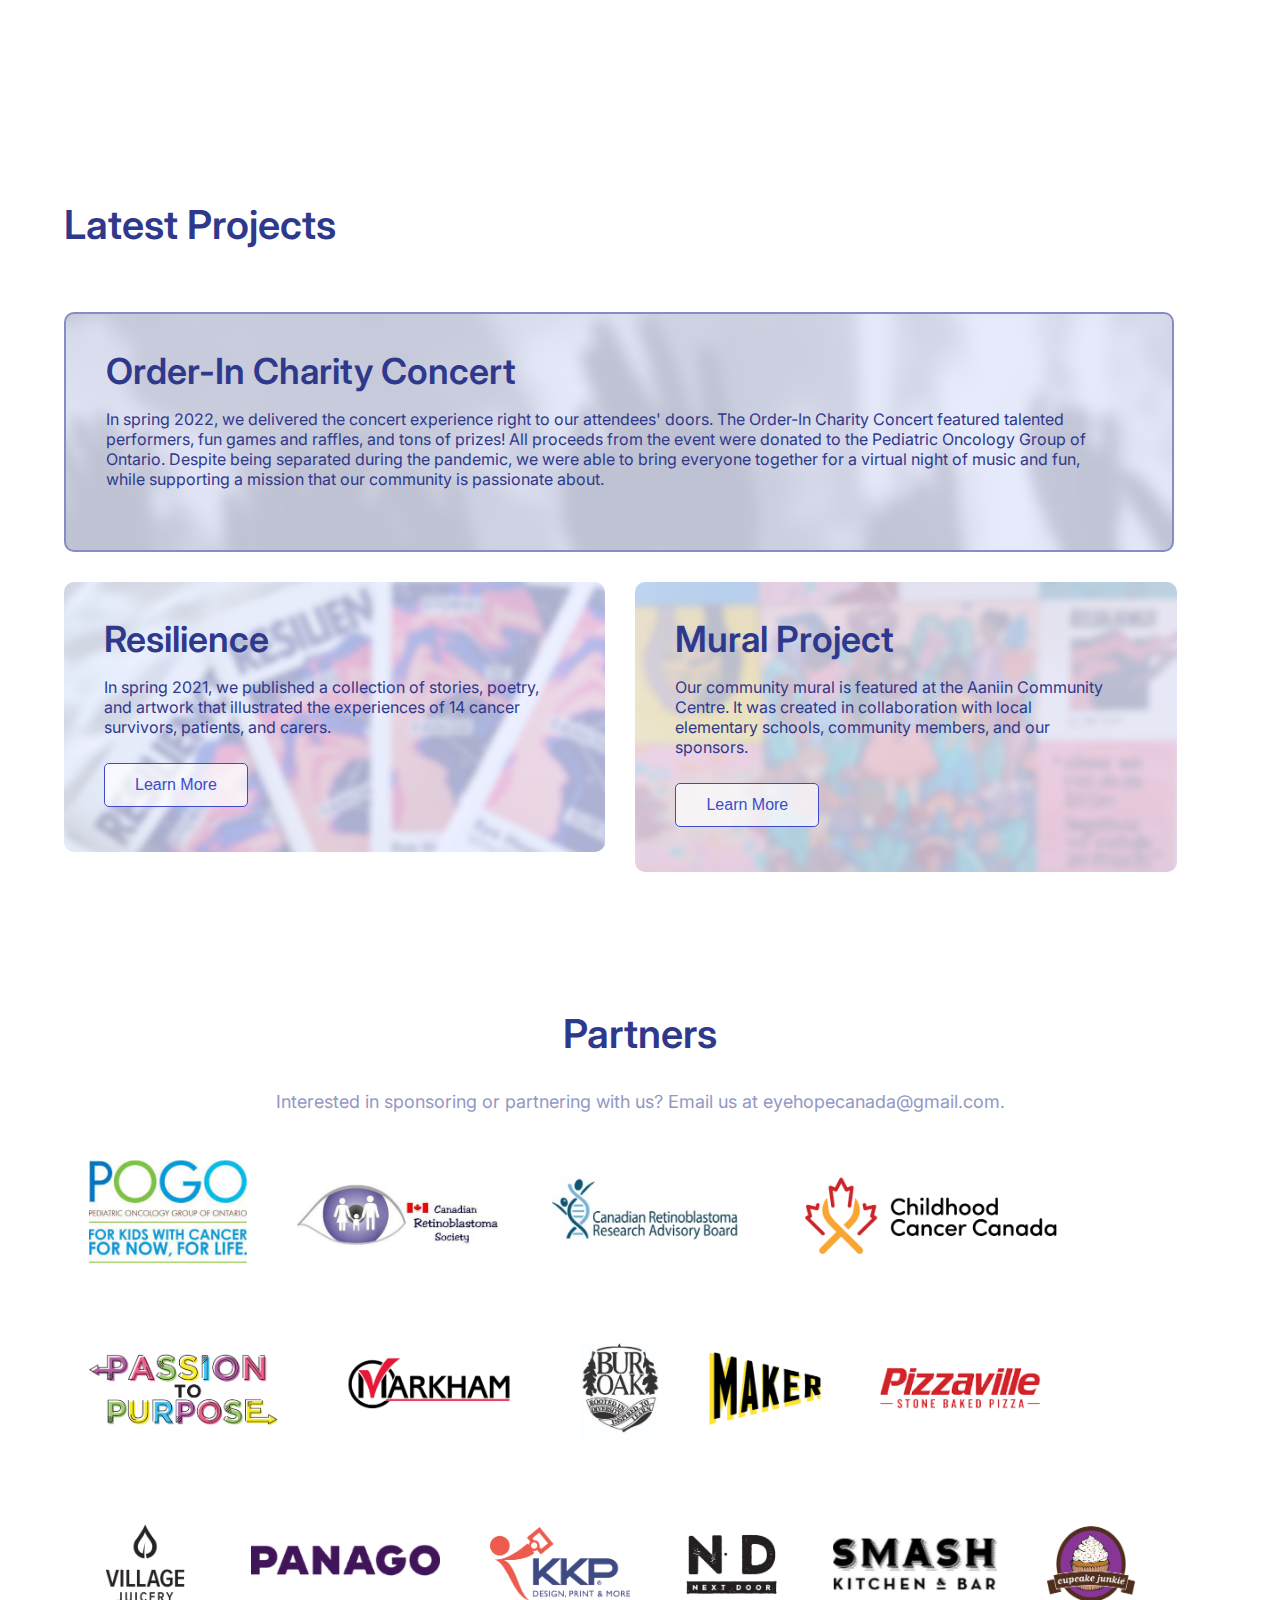
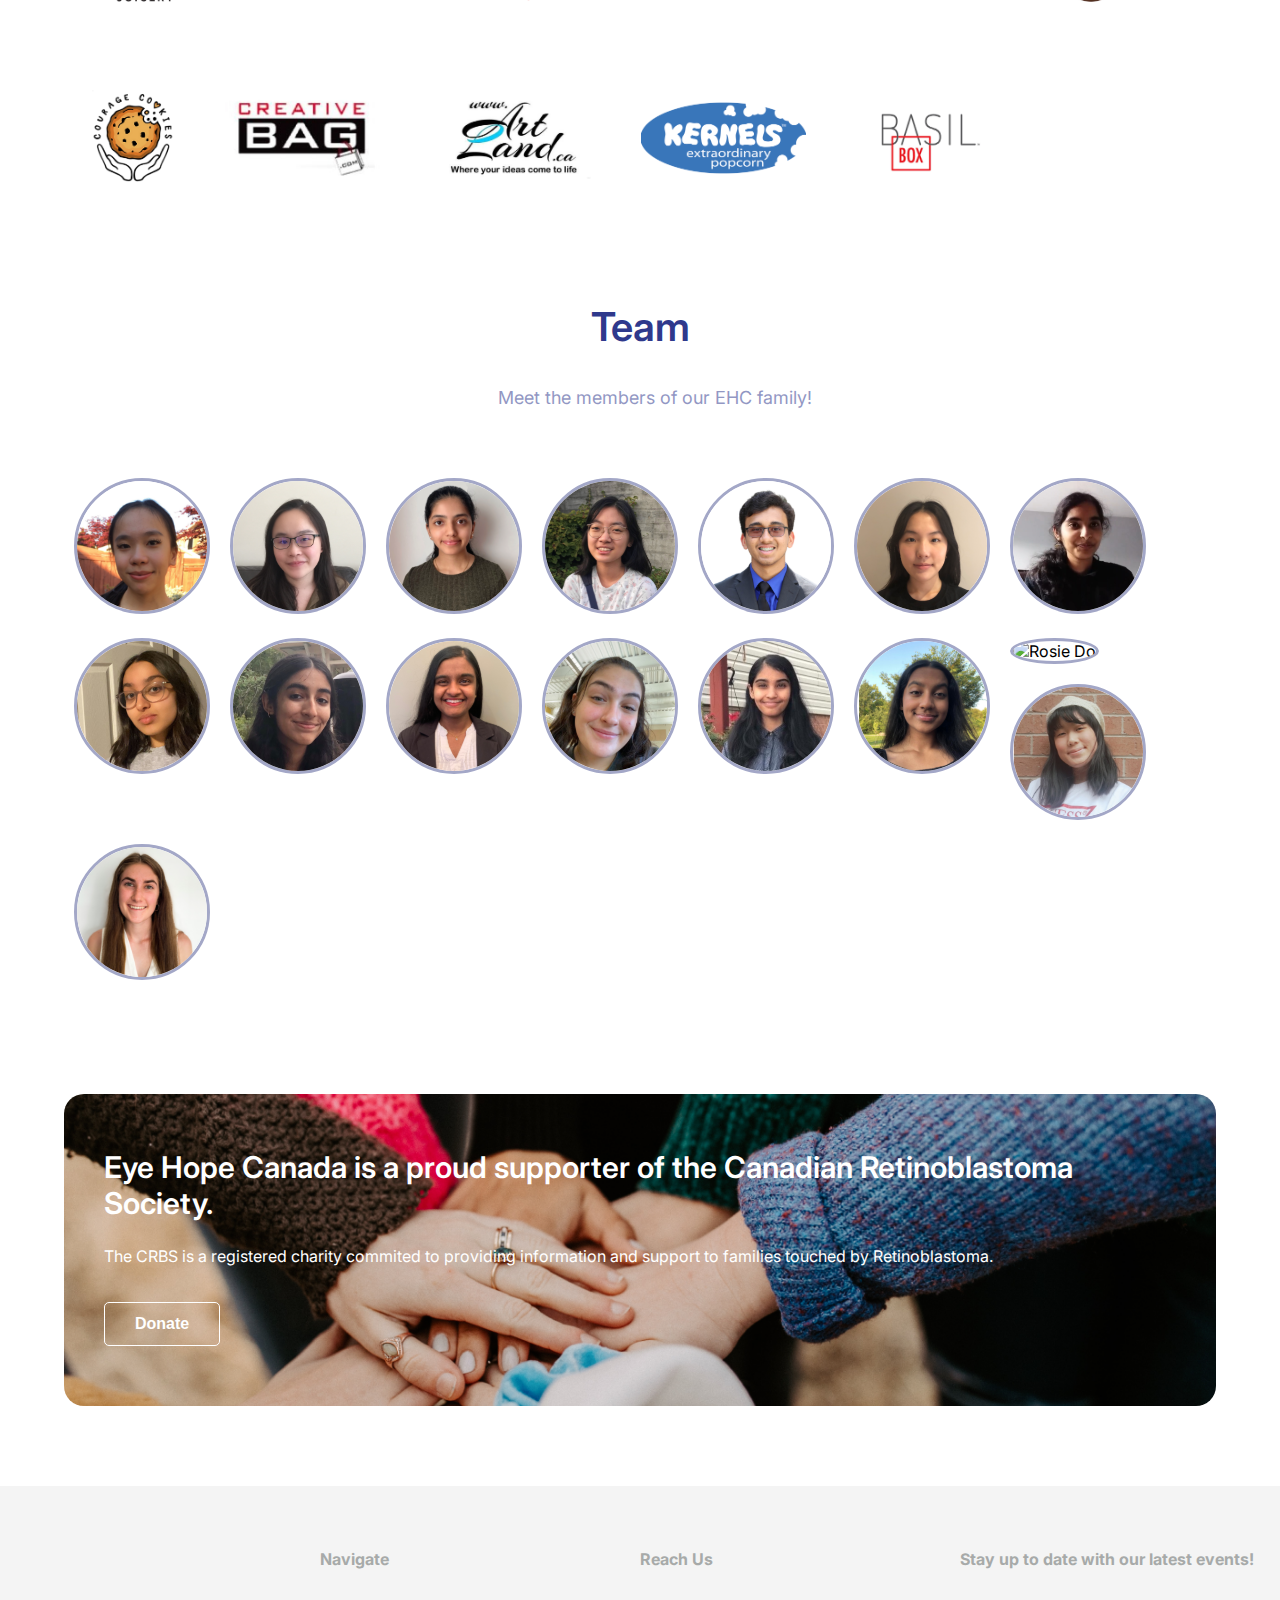
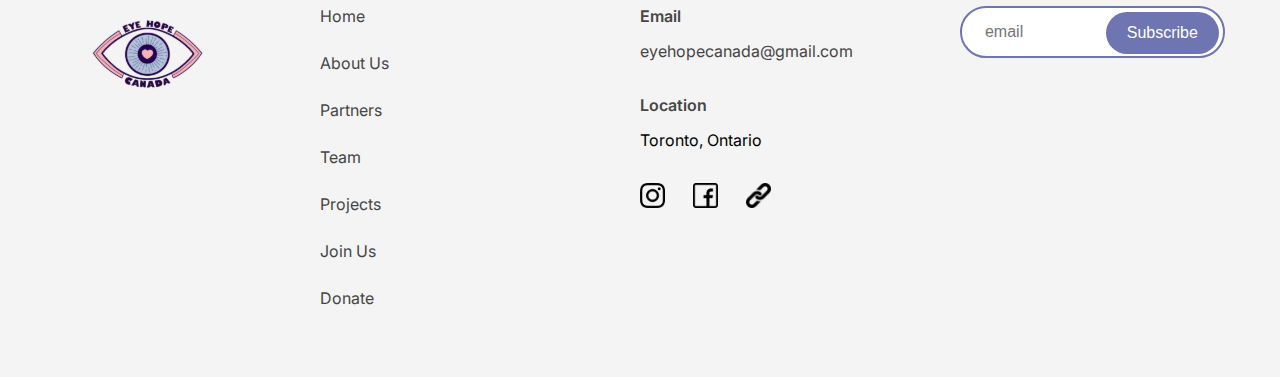
==== commit ddf39bee: "R2 Changes 25" ====
--- a/index.html
+++ b/index.html
@@ -45,9 +45,10 @@
         <!-- Start drop down items -->
         <div id="dropdown-2" onmouseover="openDropdown2()" onmouseout="closeDropdown2()">
           <ul class="dropdown-content">
+            <li class="dropdown-item-li"><a class="dropdown-item" href="projects.html#oic">Order-In Charity Concert</a></li>
             <li class="dropdown-item-li"><a class="dropdown-item" href="projects.html#resilience">Resilience</a></li>
             <li class="dropdown-item-li"><a class="dropdown-item" href="projects.html#mural-project">Aaniin Community Mural</a></li>
-            <li class="dropdown-item-li"><a class="dropdown-item" href="projects.html#global-health">Educational Panels</a></li>
+            <li class="dropdown-item-li"><a class="dropdown-item" href="projects.html#oncology-careers">Educational Panels</a></li>
             <li class="dropdown-item-li"><a class="dropdown-item" href="projects.html#artists-ig">Artists of Instagram</a></li>
             <li class="dropdown-item-li"><a class="dropdown-item" href="projects.html#eye-heart-canada">Eye Heart Canada</a></li>
           </ul>
@@ -64,9 +65,9 @@
     <!-- End Nav Menu -->
 
     <!-- Start Alert -->
-    <div class="alert">
+    <!-- <div class="alert">
       <p class="alert-text">Have the concert experience delivered right to your door! Buy tickets for the <a href="https://p2p.onecause.com/order-inconcert" target="_blank">Order-In Charity Concert</a>.</p>
-    </div>
+    </div> -->
     <!-- End Alert -->
 
     <!-- Start Landing Text -->
@@ -135,9 +136,7 @@
       <div class="projects-col projects-col-1">
         <div class="projects-text-box">
           <h3>Order-In Charity Concert</h3>
-          <p><strong>Sunday, March 27th, 2022 @ 7 PM EST</strong></p>
-          <p>We're delivering the concert experience right to your door! The Order-In Charity Concert will feature talented performers, inspiring speakers, fun games and raffles, and over $1,000 in prizes. All proceeds from ticket sales will be donated to the Pediatric Oncology Group of Ontario. This event is accessible to all as ticket purchasing follows a "pay-what-you-can" model!</p>
-          <a href="https://p2p.onecause.com/order-inconcert" target="_blank"><button>Buy tickets (pay-what-you-can)</button></a>
+          <p>In spring 2022, we delivered the concert experience right to our attendees' doors. The Order-In Charity Concert featured talented performers, fun games and raffles, and tons of prizes! All proceeds from the event were donated to the Pediatric Oncology Group of Ontario. Despite being separated during the pandemic, we were able to bring everyone together for a virtual night of music and fun, while supporting a mission that our community is passionate about.</p>
         </div>
       </div>
     </div>
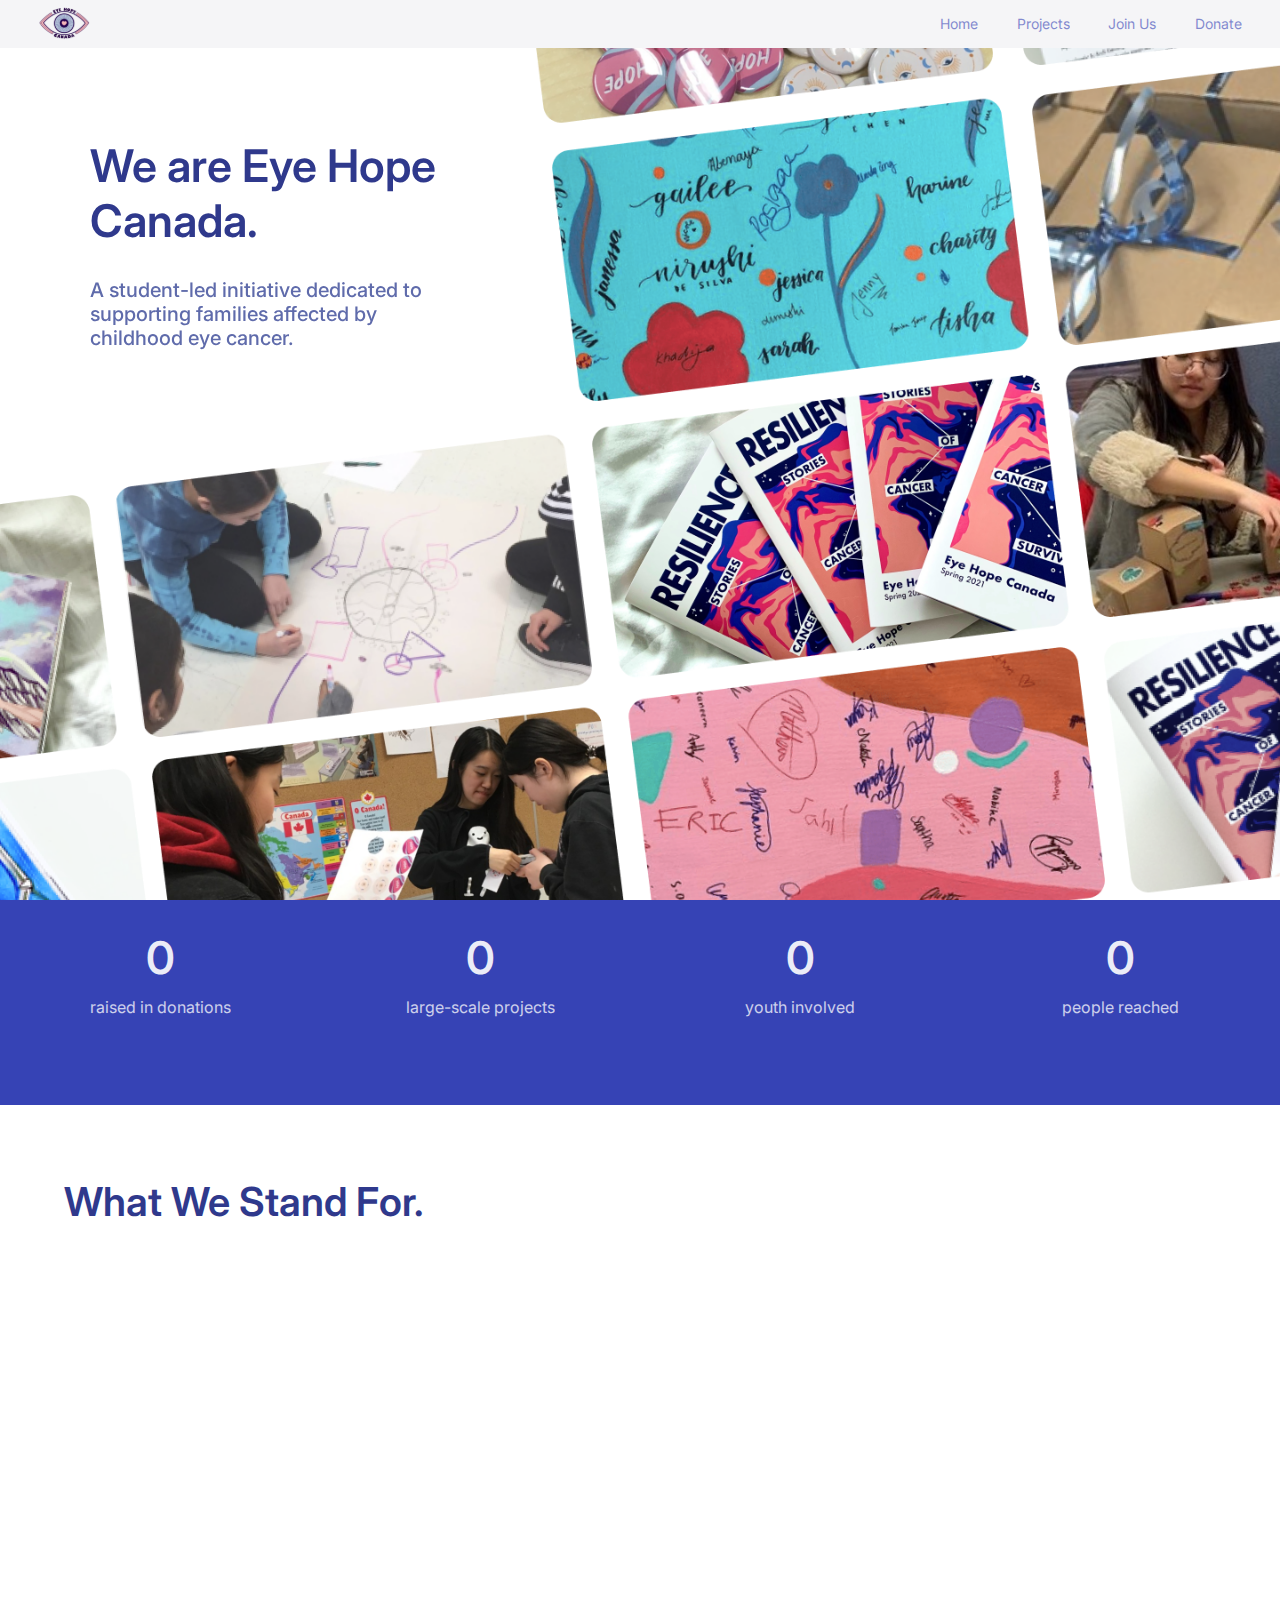
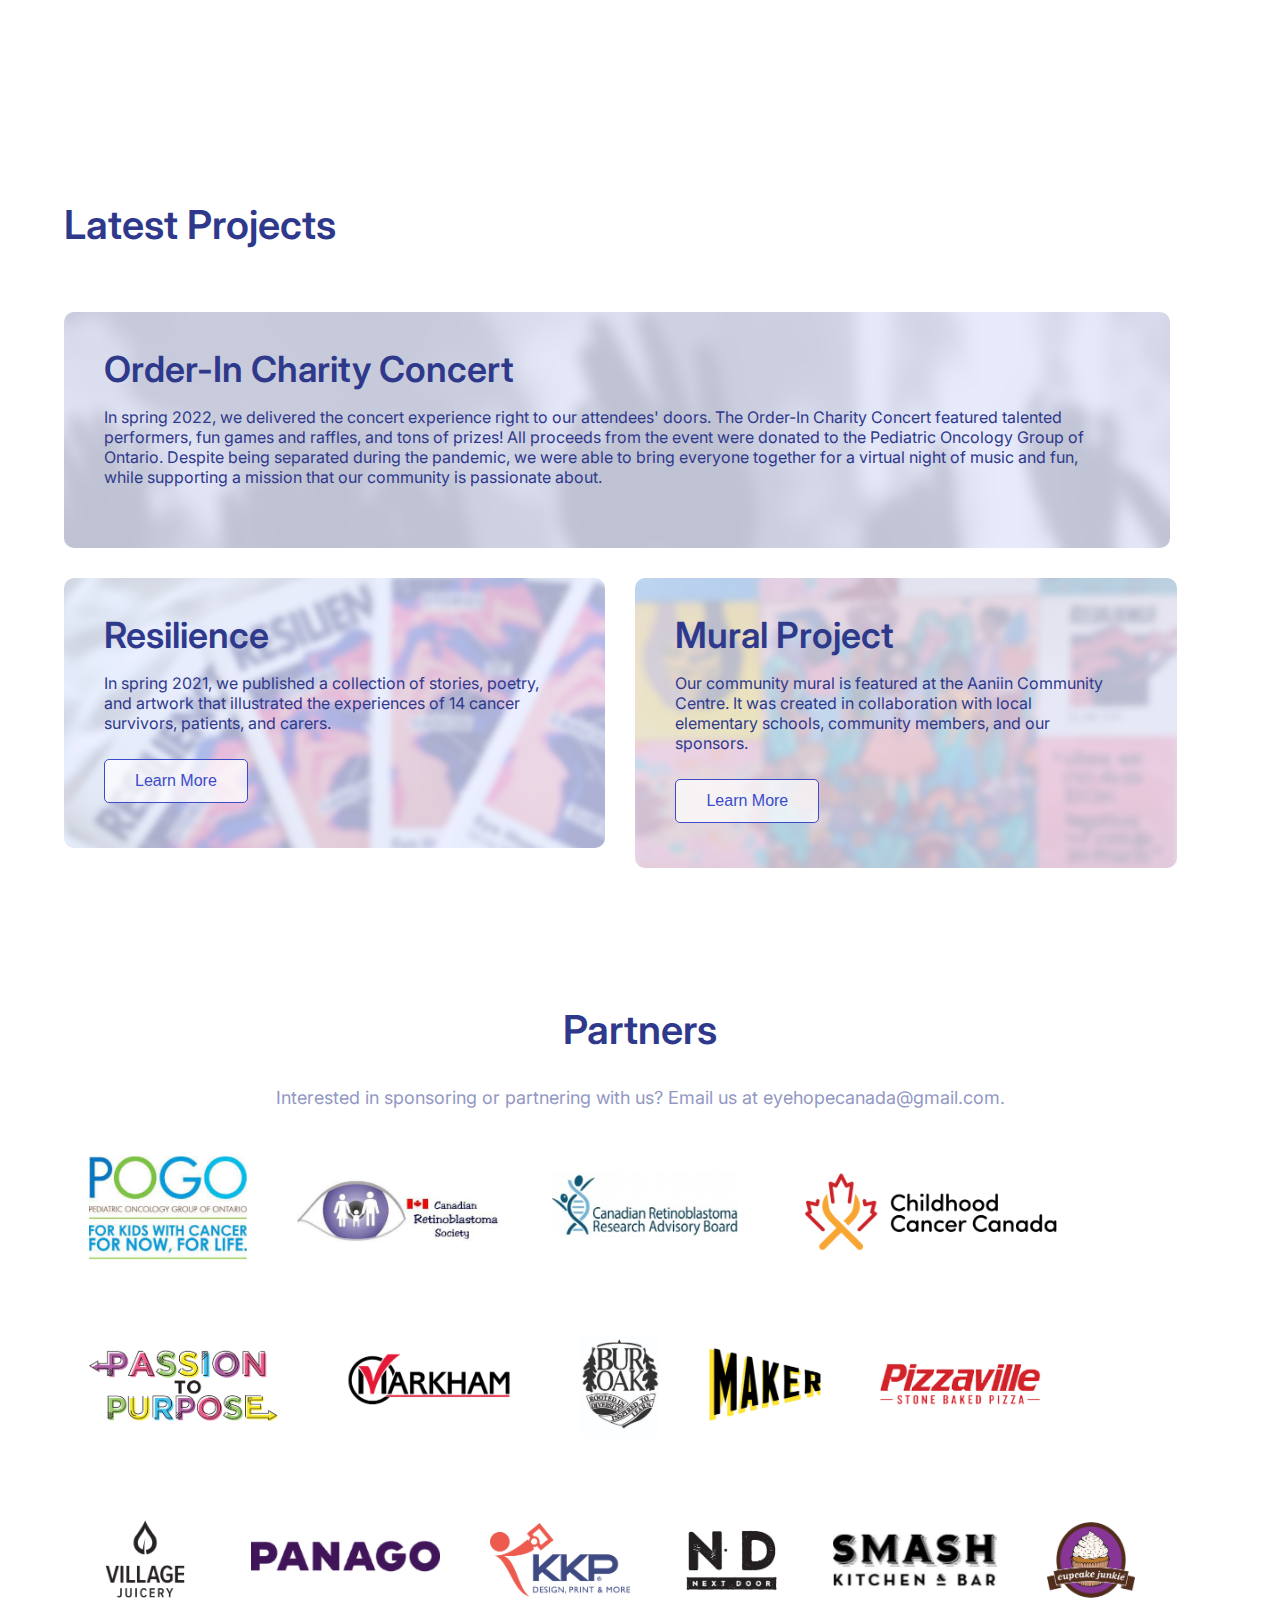
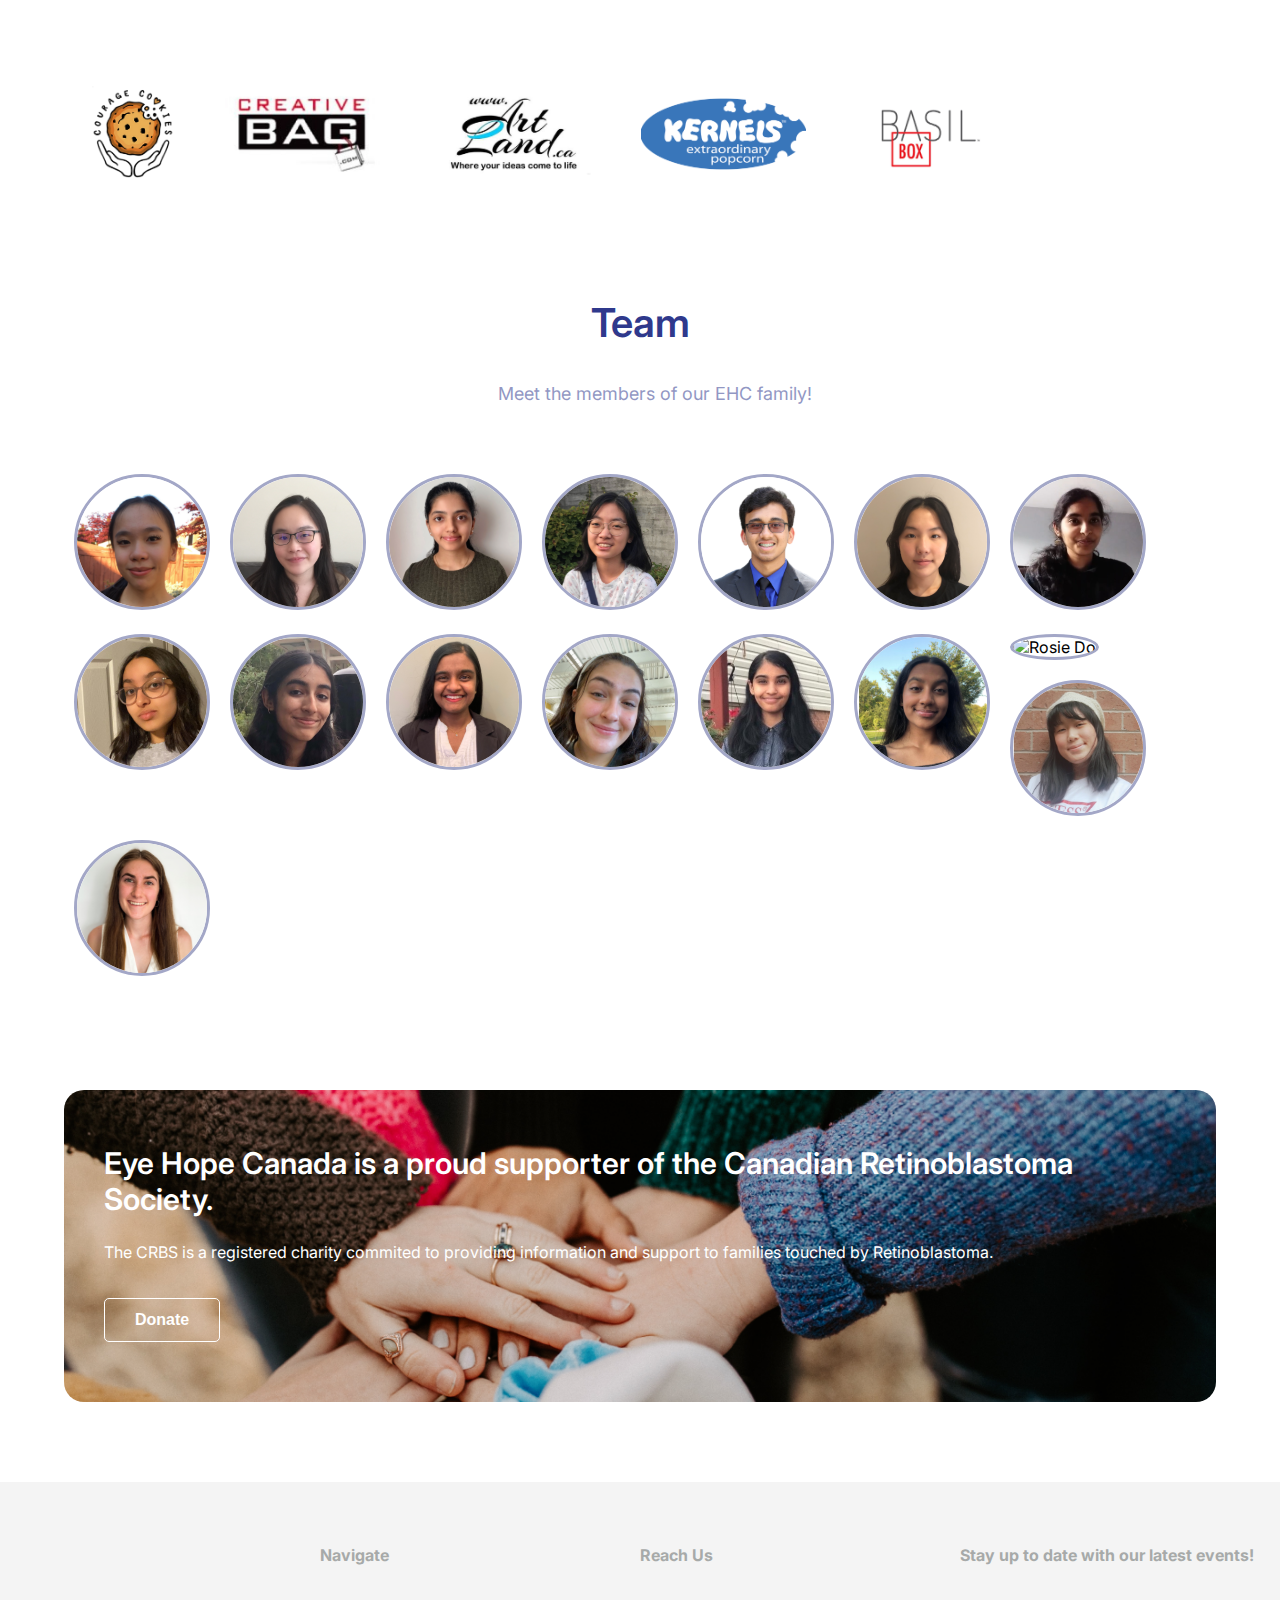
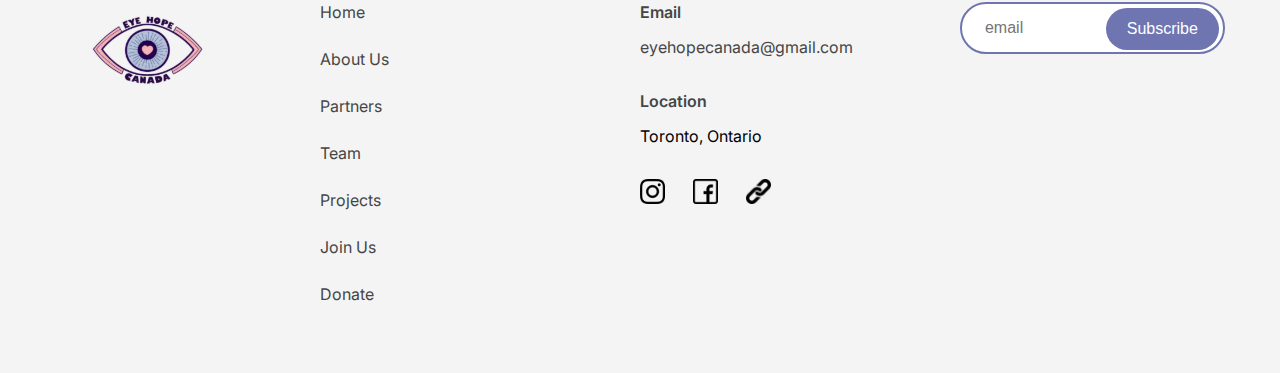
==== commit 9ed4dc96: "R2 Changes 26" ====
--- a/index.html
+++ b/index.html
@@ -87,7 +87,7 @@
   <section id="metric-page">
     <div class="metric-row">
       <div id="benchmark" class="donations metric-col">
-        <h1 class="metric-heading" data-target="1500">0</h1>
+        <h1 class="metric-heading" data-target="1850">0</h1>
         <p class="metric-sub">raised in donations</p>
       </div>
       <div class="projects metric-col">
--- a/styles.css
+++ b/styles.css
@@ -474,7 +474,6 @@
   margin: 30px 30px 0 0;
   float: left;
   border-radius: 10px;
-  border: solid 2px #868cc4;
   background-position: center;
   background-repeat: no-repeat;
   background-size: cover;
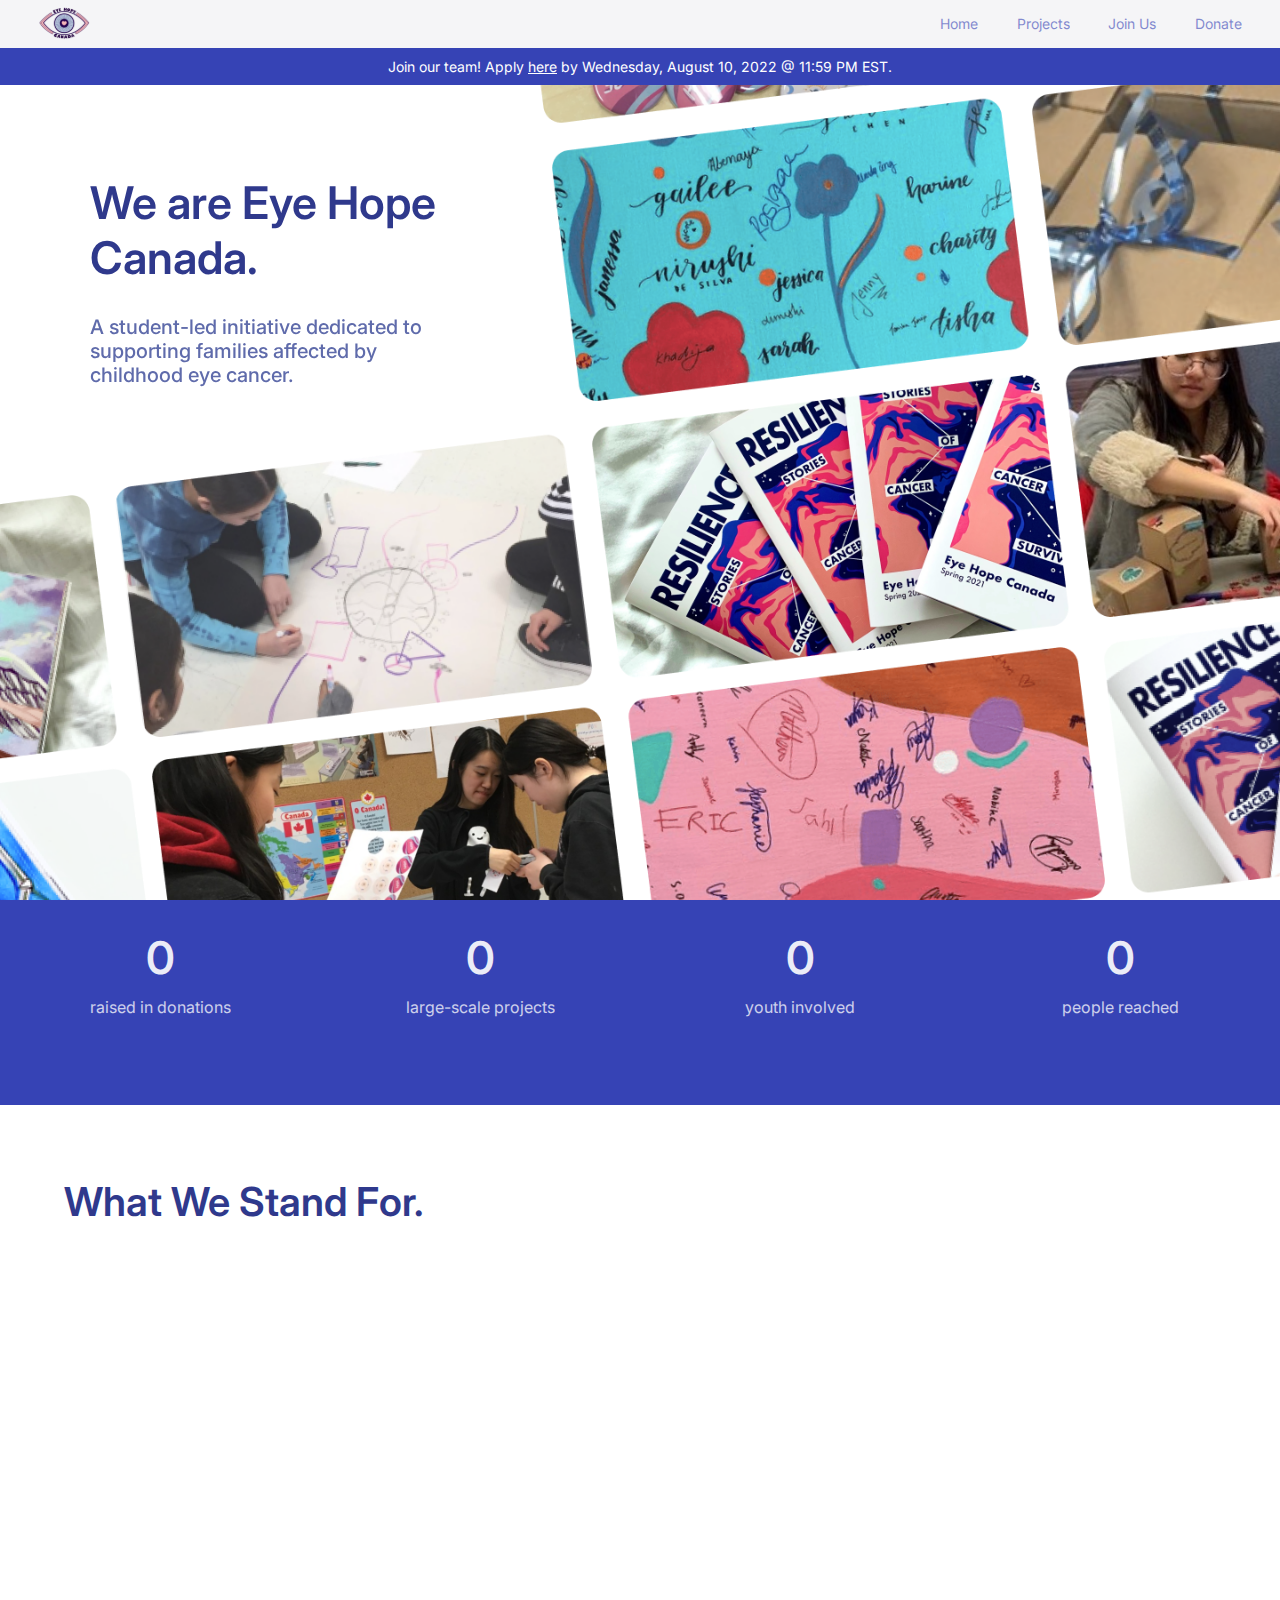
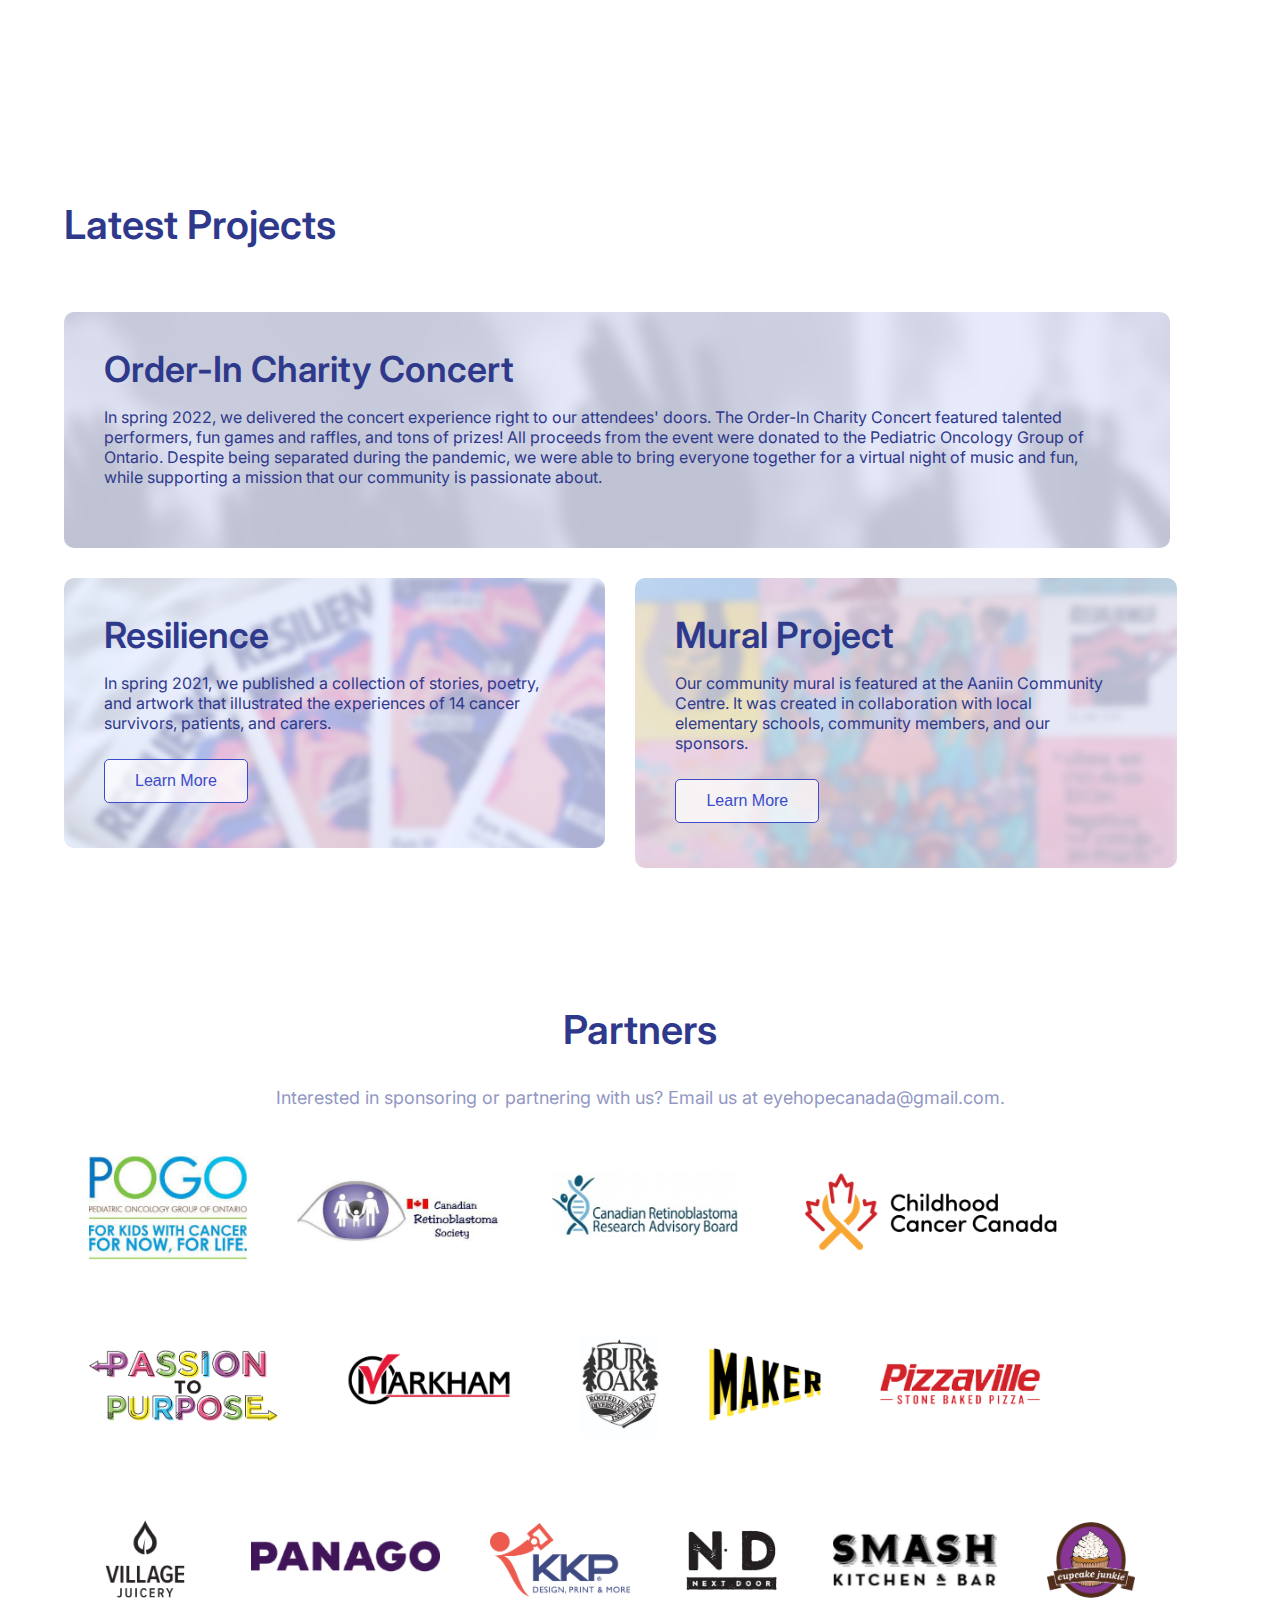
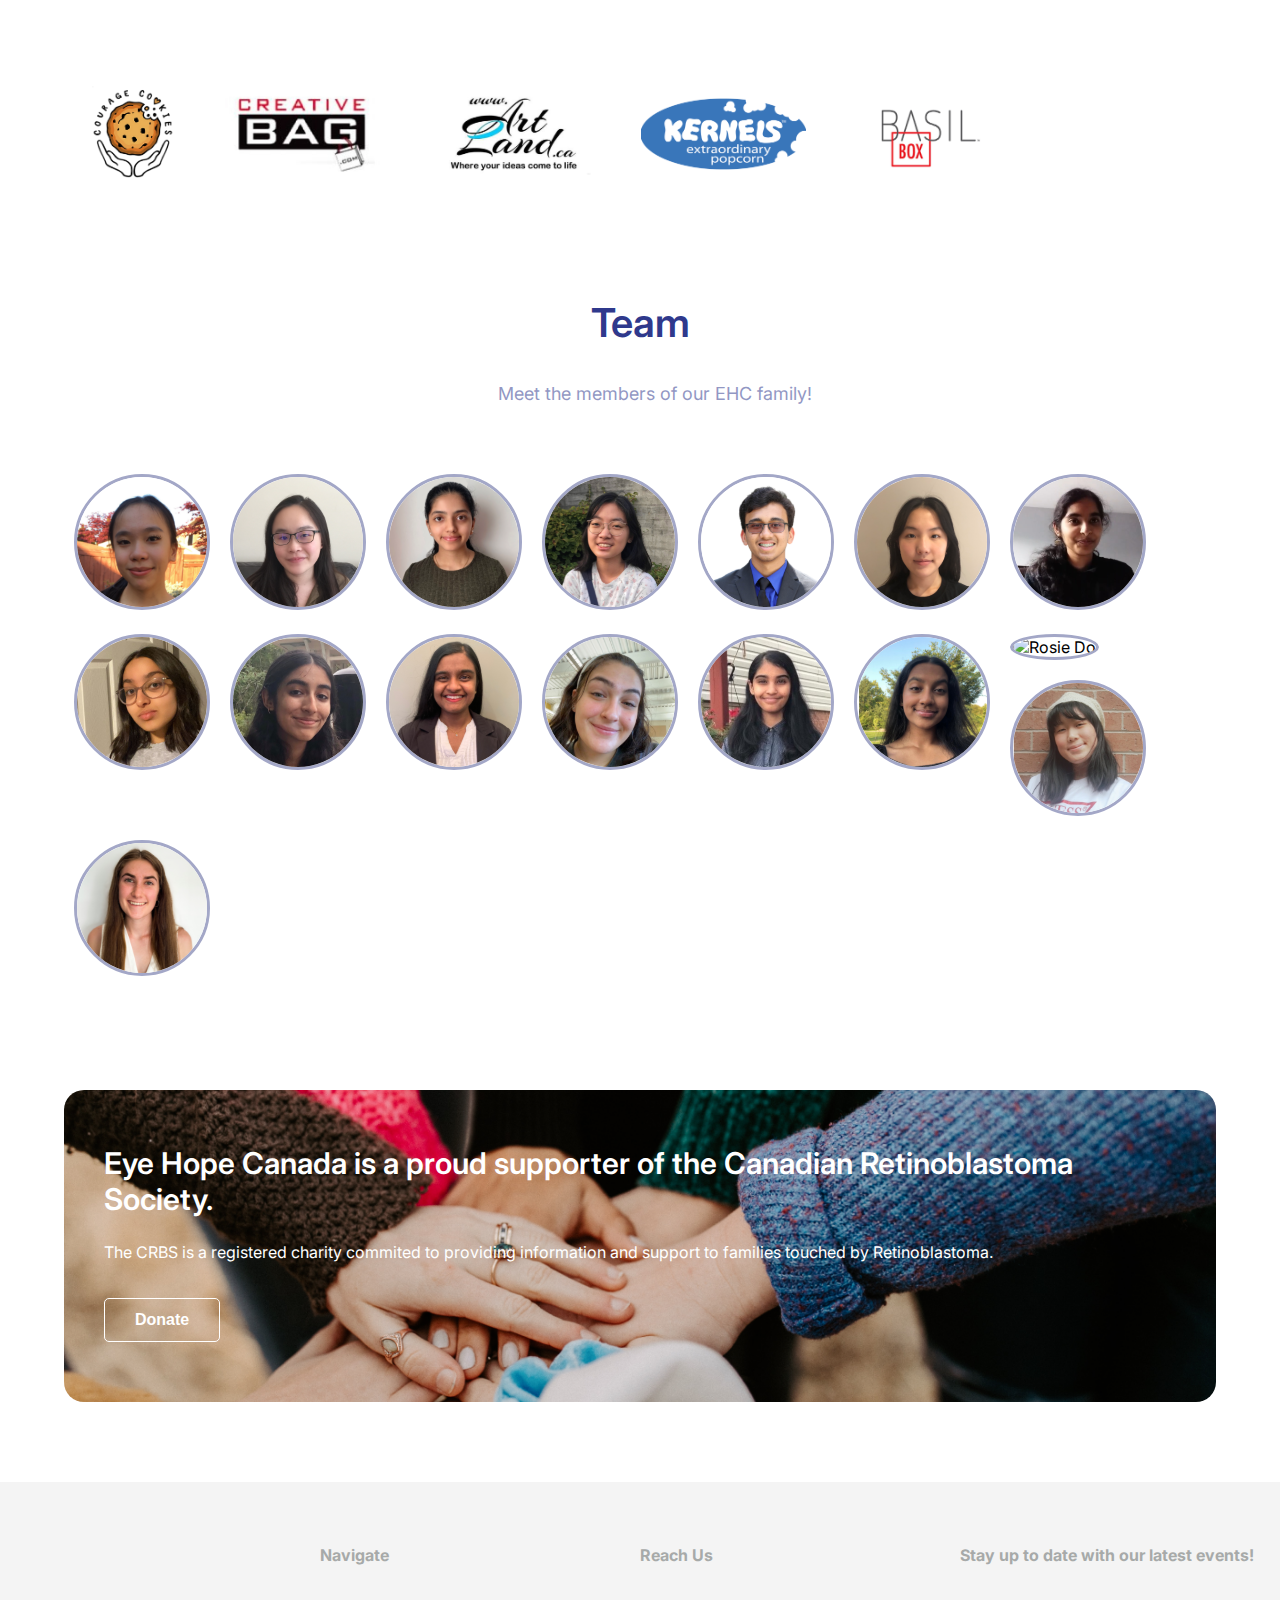
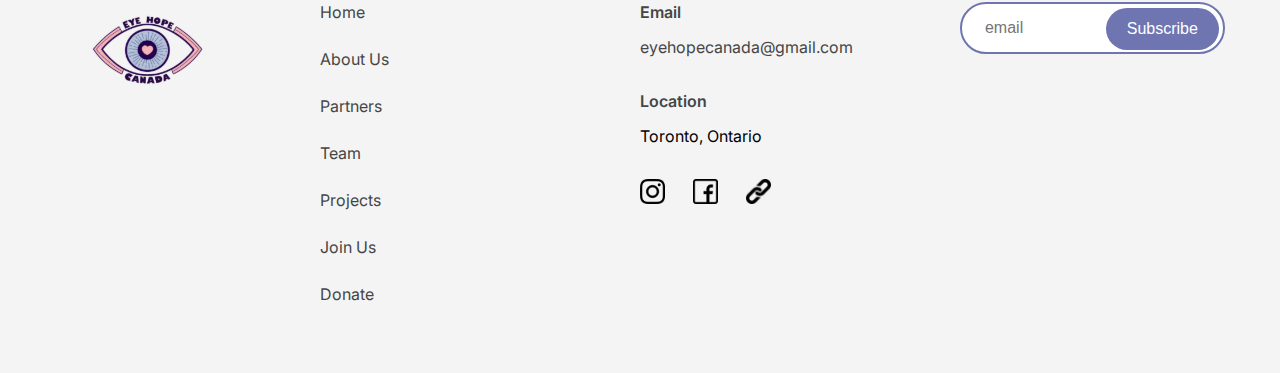
==== commit 4266a460: "Hiring Update Jul-25" ====
--- a/index.html
+++ b/index.html
@@ -65,9 +65,9 @@
     <!-- End Nav Menu -->
 
     <!-- Start Alert -->
-    <!-- <div class="alert">
-      <p class="alert-text">Have the concert experience delivered right to your door! Buy tickets for the <a href="https://p2p.onecause.com/order-inconcert" target="_blank">Order-In Charity Concert</a>.</p>
-    </div> -->
+    <div class="alert">
+      <p class="alert-text">Join our team! Apply <a href="https://forms.gle/GJksqGrJEgivx6Uu5" target='_blank'>here</a> by Wednesday, August 10, 2022 @ 11:59 PM EST.</p>
+    </div>
     <!-- End Alert -->
 
     <!-- Start Landing Text -->
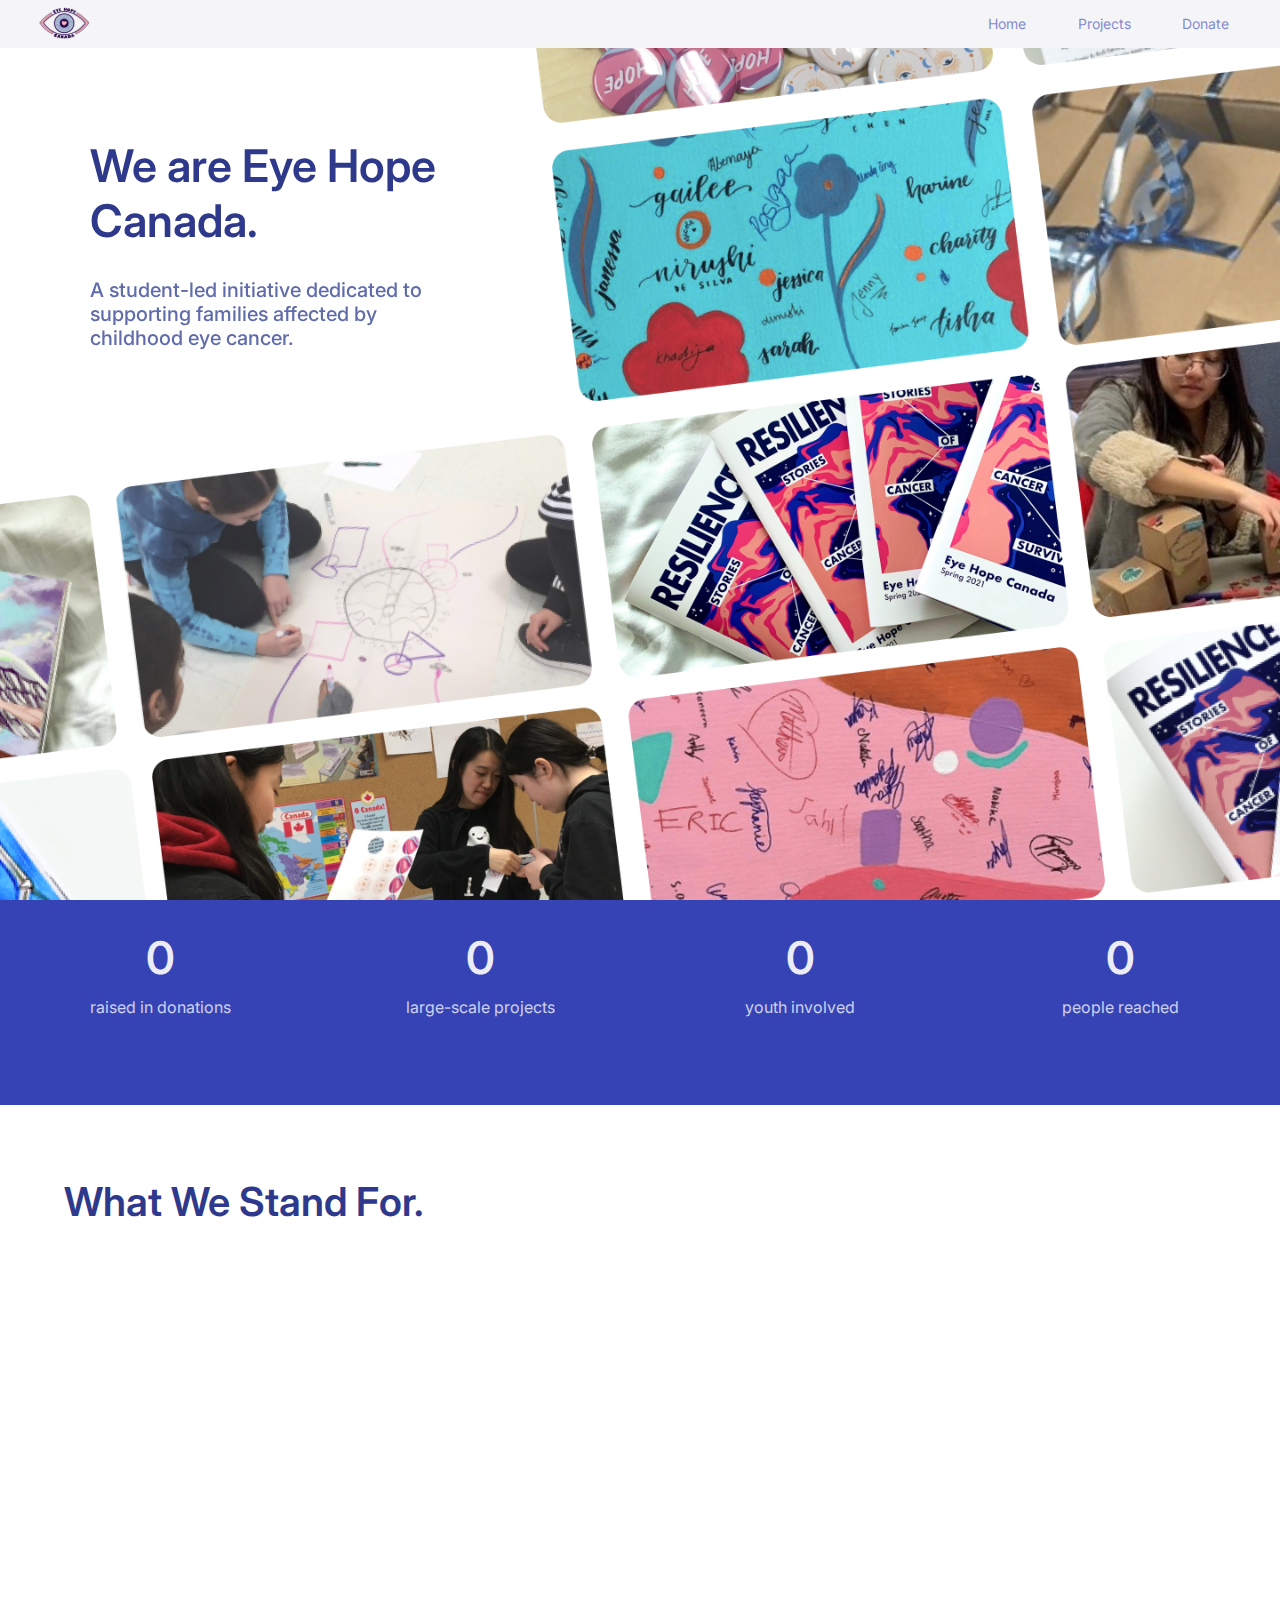
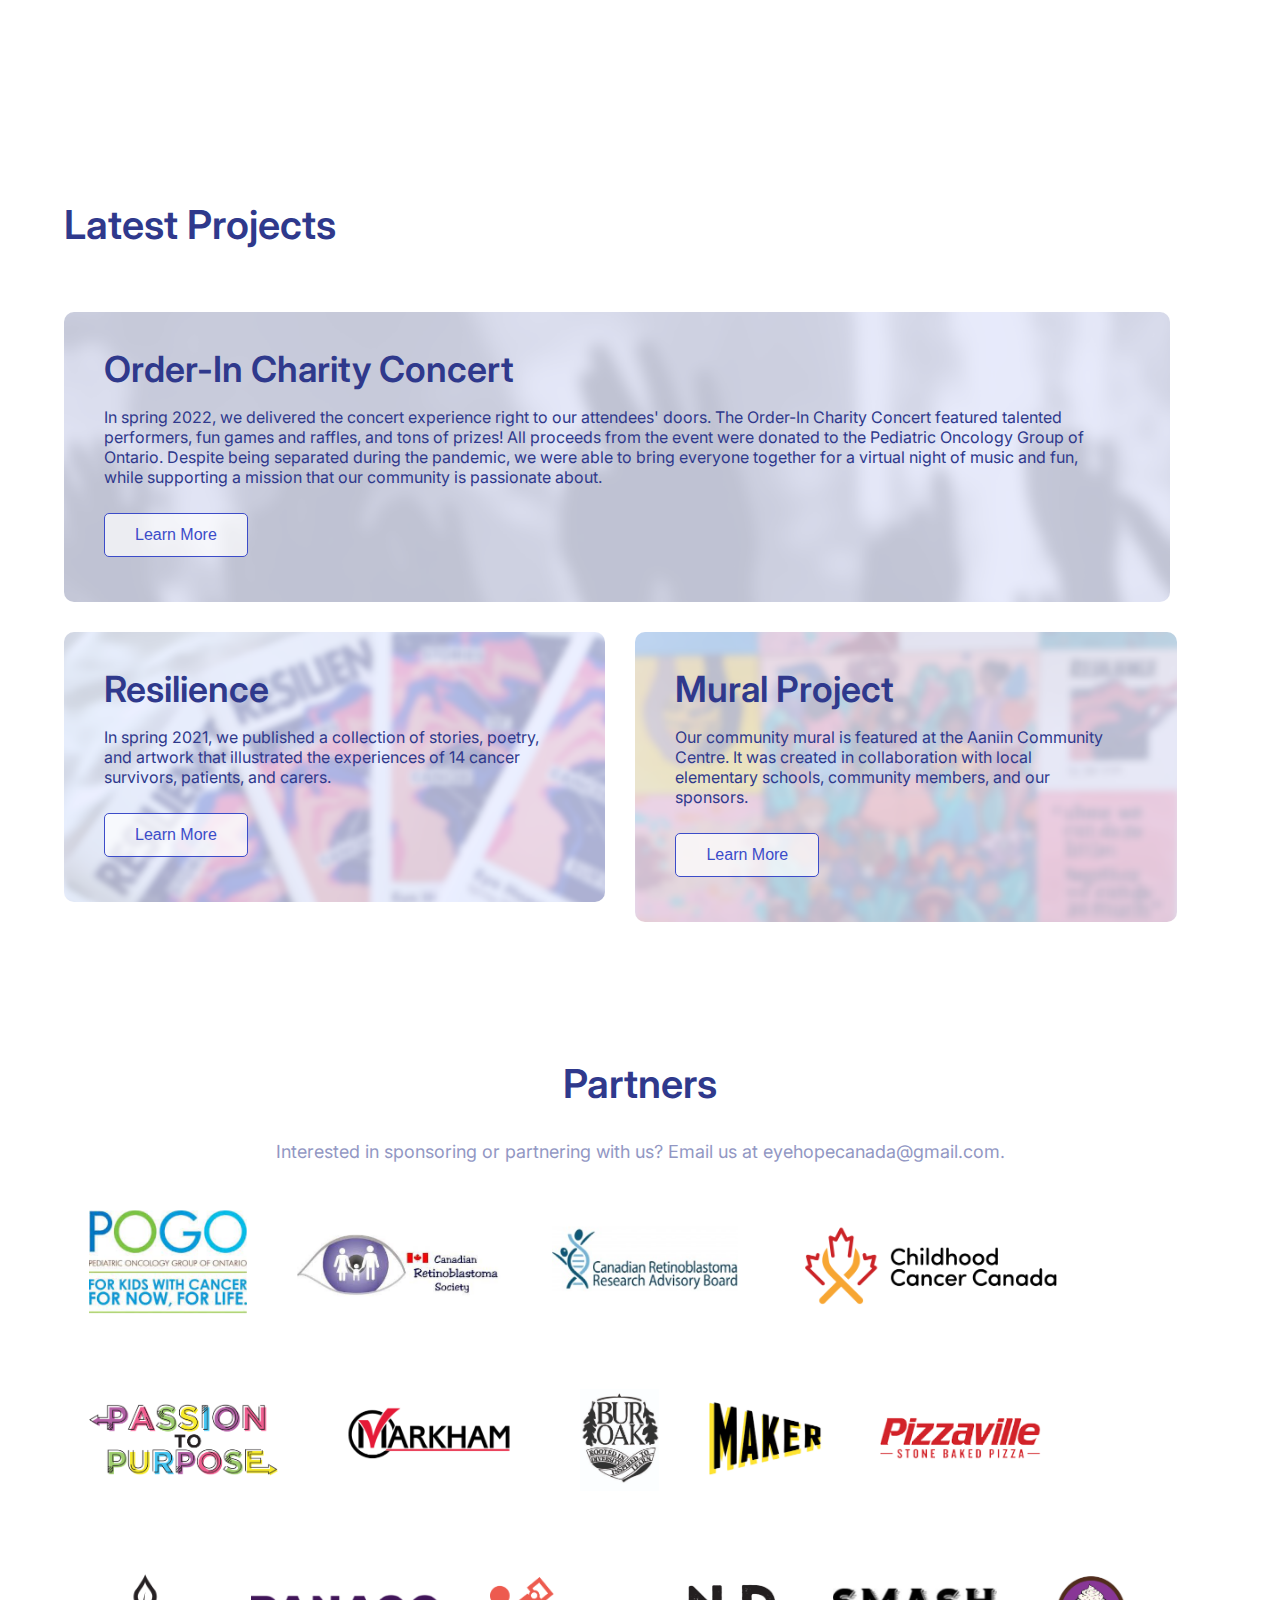
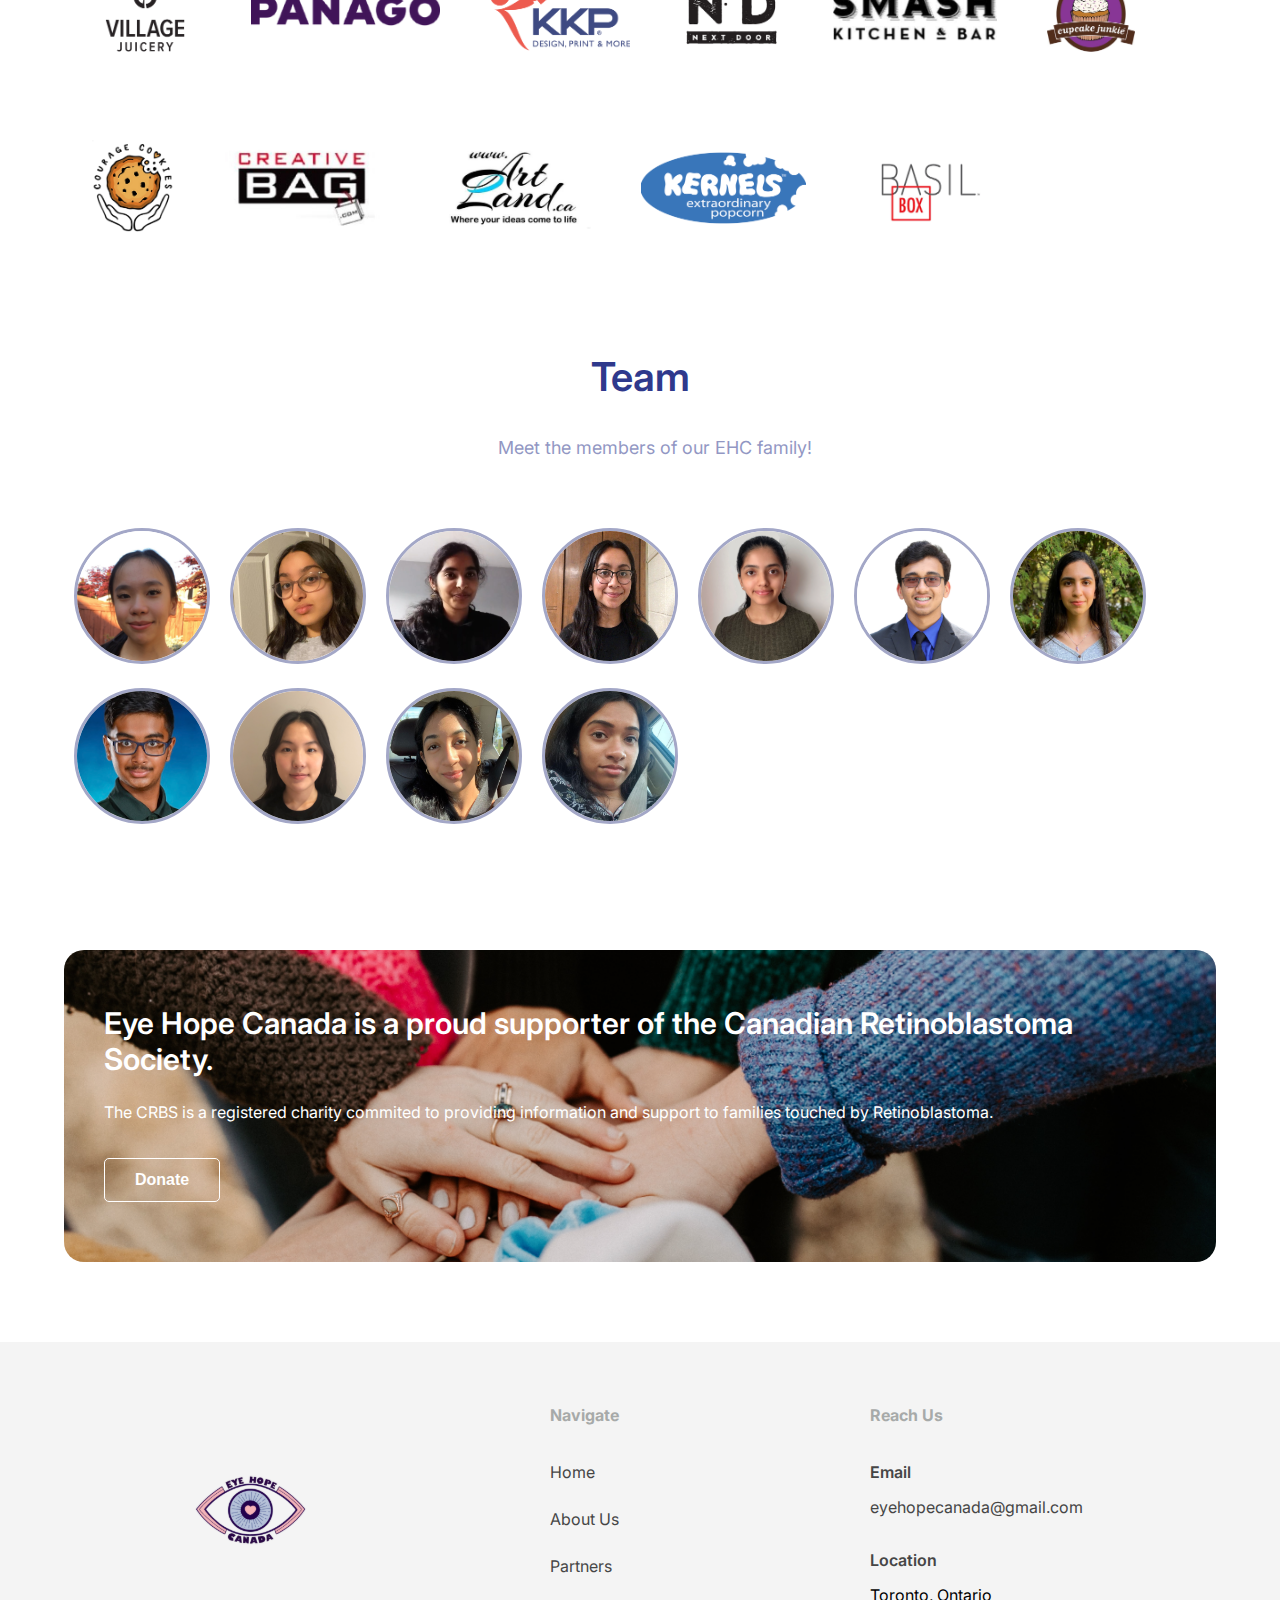
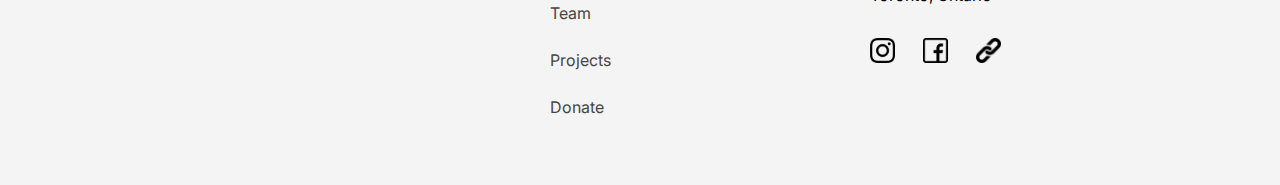
==== commit 0813daae: "Nov 20-22" ====
--- a/index.html
+++ b/index.html
@@ -18,6 +18,8 @@
   <link href="https://fonts.googleapis.com/css2?family=Inter:wght@400;500;600&display=swap" rel="stylesheet">
   <link rel="stylesheet" href="https://cdnjs.cloudflare.com/ajax/libs/font-awesome/4.7.0/css/font-awesome.min.css">
   <link href="https://unpkg.com/aos@2.3.1/dist/aos.css" rel="stylesheet">
+
+  <script src="https://code.jquery.com/jquery-3.6.1.js"></script> <!-- Remember to update with each new version-->
 </head>
 
 <body onload="onLoad()" onresize="onResize()">
@@ -25,50 +27,17 @@
   <!-- Start Landing Page -->
   <section id="landing-page">
 
-    <!-- Start Nav Menu -->
-    <div class="nav-menu" id="nav-menu-id">
-      <a href="index.html#landing-page"><img class="logo" src="images/logo.svg"></a>
-      <div class="nav-menu-right">
-
-        <a class="menu-home" href="index.html" onmouseover="openDropdown1()" onmouseout="closeDropdown1()">Home</a>
-        <!-- Start drop down items -->
-        <div id="dropdown-1" onmouseover="openDropdown1()" onmouseout="closeDropdown1()">
-          <ul class="dropdown-content">
-            <li class="dropdown-item-li"><a class="dropdown-item" href="index.html#mission">About Us</a></li>
-            <li class="dropdown-item-li"><a class="dropdown-item" href="index.html#partners">Partners</a></li>
-            <li class="dropdown-item-li"><a class="dropdown-item" href="index.html#team">Team</a></li>
-          </ul>
-        </div>
-        <!-- End Drop down items -->
-
-        <a id="menu-projects" href="projects.html" class="dropdown_hover" onmouseover="openDropdown2()" onmouseout="closeDropdown2()">Projects</a>
-        <!-- Start drop down items -->
-        <div id="dropdown-2" onmouseover="openDropdown2()" onmouseout="closeDropdown2()">
-          <ul class="dropdown-content">
-            <li class="dropdown-item-li"><a class="dropdown-item" href="projects.html#oic">Order-In Charity Concert</a></li>
-            <li class="dropdown-item-li"><a class="dropdown-item" href="projects.html#resilience">Resilience</a></li>
-            <li class="dropdown-item-li"><a class="dropdown-item" href="projects.html#mural-project">Aaniin Community Mural</a></li>
-            <li class="dropdown-item-li"><a class="dropdown-item" href="projects.html#oncology-careers">Educational Panels</a></li>
-            <li class="dropdown-item-li"><a class="dropdown-item" href="projects.html#artists-ig">Artists of Instagram</a></li>
-            <li class="dropdown-item-li"><a class="dropdown-item" href="projects.html#eye-heart-canada">Eye Heart Canada</a></li>
-          </ul>
-        </div>
-        <!-- End Drop down items -->
-
-        <a href="hiring.html">Join Us</a>
-        <a href="https://www.canadahelps.org/en/charities/id/82300/" target="_blank">Donate</a>
-      </div>
-      <a href="javascript:void(0);" class="icon" onclick="myFunction()">
-        <i class="fa fa-bars"></i>
-      </a>
-    </div>
+    <!-- Start Nav Menu It is dynamic so it can change every where by just changing the nav.html file-->
+    
+    <div id="nav-placeholder"></div>
+    <script>
+      $(function(){
+        $("#nav-placeholder").load("nav.html");
+      });
+    </script>
+
+    
     <!-- End Nav Menu -->
-
-    <!-- Start Alert -->
-    <div class="alert">
-      <p class="alert-text">Join our team! Apply <a href="https://forms.gle/GJksqGrJEgivx6Uu5" target='_blank'>here</a> by Wednesday, August 10, 2022 @ 11:59 PM EST.</p>
-    </div>
-    <!-- End Alert -->
 
     <!-- Start Landing Text -->
     <div class="landing-row">
@@ -137,6 +106,7 @@
         <div class="projects-text-box">
           <h3>Order-In Charity Concert</h3>
           <p>In spring 2022, we delivered the concert experience right to our attendees' doors. The Order-In Charity Concert featured talented performers, fun games and raffles, and tons of prizes! All proceeds from the event were donated to the Pediatric Oncology Group of Ontario. Despite being separated during the pandemic, we were able to bring everyone together for a virtual night of music and fun, while supporting a mission that our community is passionate about.</p>
+          <a href="projects.html#oic"><button>Learn More</button></a>
         </div>
       </div>
     </div>
@@ -175,67 +145,8 @@
     </div>
     <br />
     <div class="partner-row">
-      <div class="partner-col">
-        <img src="images/partners/pogo.png" alt="Pediatric Oncology Group of Ontario" />
-      </div>
-        <div class="partner-col">
-          <img src="images/partners/crs.png" alt="Canadian Retinoblastoma Society" />
-        </div>
-        <div class="partner-col">
-          <img src="images/partners/crsab.png" alt="Canadian Retinoblastoma Advisory Board" />
-        </div>
-        <div class="partner-col">
-          <img src="images/partners/childhood_cancer_canada.png" alt="Childhood Cancer Canada" />
-        </div>
-        <div class="partner-col">
-          <img src="images/partners/p2p.png" alt="Passion 2 Purpose" />
-        </div>
-        <div class="partner-col">
-          <img src="images/partners/markham.png" alt="City of Markham" />
-        </div>
-        <div class="partner-col">
-          <img src="images/partners/bur_oak.png" alt="Bur Oak Secondary School" />
-        </div>
-        <div class="partner-col">
-          <img src="images/partners/maker_pizza.png" alt="Maker Pizza" />
-        </div>
-        <div class="partner-col">
-          <img src="images/partners/pizzaville.png" alt="Pizzaville" />
-        </div>
-        <div class="partner-col">
-          <img src="images/partners/village_juicery.png" alt="Village Juicery" />
-        </div>
-        <div class="partner-col">
-          <img src="images/partners/panago.png" alt="Panago Pizza" />
-        </div>
-        <div class="partner-col">
-          <img src="images/partners/kkp_printing.png" alt="KKP Printing" />
-        </div>
-        <div class="partner-col">
-          <img src="images/partners/next_door.png" alt="Next Door Restaurant" />
-        </div>
-        <div class="partner-col">
-          <img src="images/partners/smash_bar.png" alt="Smash Bar and Kitchen" />
-        </div>
-        <div class="partner-col">
-          <img src="images/partners/cupcake_junkie.png" alt="Cupcake Junkie" />
-        </div>
-        <div class="partner-col">
-          <img src="images/partners/courage_cookies.png" alt="Courage Cookies" />
-        </div>
-        <div class="partner-col">
-          <img src="images/partners/creative_bag.png" alt="Creative Bag" />
-        </div>
-        <div class="partner-col">
-          <img src="images/partners/art_land.png" alt="Art Land" />
-        </div>
-        <div class="partner-col">
-          <img src="images/partners/kernels_popcorn.png" alt="Kernels Popcorn" />
-        </div>
-        <div class="partner-col">
-          <img src="images/partners/basil_box.png" alt="Basil Box" />
-        </div>
-      <div style="clear: both;"></div>
+
+
     </div>
   </section>
   <!-- End Partners -->
@@ -250,132 +161,35 @@
       </div>
     </div>
     <div class="team-row">
-      <div class="samantha-mac team-col">
-        <img src="images/team/samantha-mac.svg" href="" target="_blank" onmouseover="displayName('Samantha Mac', 'Co-President', 'https://www.linkedin.com/in/samantha-mac-06b8811b0/')" />
-      </div>
-      <div class="vanessa-mac team-col">
-        <img src="images/team/vanessa-mac.svg" alt="Samantha Mac, Eye Hope Canada" onmouseover="displayName('Vanessa Mac', 'Co-President', 'https://www.linkedin.com/in/vanessa-mac-6168a5150/')" />
-      </div>
-      <div class="erica-sharma team-col">
-        <img src="images/team/erica-sharma.svg" alt="Vanessa Mac, Eye Hope Canada" onmouseover="displayName('Erica Sharma', 'VP of Events', 'https://www.linkedin.com/in/erica-s-744b12177/')" />
-      </div>
-      <div class="jenny-hu team-col">
-        <img src="images/team/jenny-hu.svg" alt="Jenny Hu" onmouseover="displayName('Jenny Hu', 'VP of Fundraising', 'https://www.linkedin.com/in/jenny-hu-574b11177/')" />
-      </div>
-      <div class="drhuv-patel team-col">
-        <img src="images/team/dhruv-patel.svg" alt="Dhruv Patel" onmouseover="displayName('Drhuv Patel', 'VP of Finance', 'https://www.linkedin.com/in/dhruv-patel-82657514a')" />
-      </div>
-      <div class="yuna-lee team-col">
-        <img src="images/team/yuna-lee.svg" alt="Yuna Lee" onmouseover="displayName('Yuna Lee', 'Events Coordinator', 'https://www.linkedin.com/in/yunalee111/')" />
-      </div>
-      <div class="anjali-pathmanathan team-col">
-        <img src="images/team/anjali-pathmanathan.svg" alt="Anjali Pathmanathan" onmouseover="displayName('Anjali Pathmanathan', 'Events Coordinator', 'empty')" />
-      </div>
-      <div class="nysa-godara team-col">
-        <img src="images/team/nysa-godara.svg" alt="Nysa Godara" onmouseover="displayName('Nysa Godara', 'Fundraising Coordinator', 'empty')" />
-      </div>
-      <div class="divena-raina team-col">
-        <img src="images/team/divena-raina.svg" alt="Divena Raina" onmouseover="displayName('Divena Raina', 'Fundraising Coordinator', 'empty')" />
-      </div>
-      <div class="shonekaa-suthaaharan team-col">
-        <img src="images/team/shonekaa-suthaaharan.svg" alt="Shonekaa Suthaaharan" onmouseover="displayName('Shonekaa Suthaaharan', 'Fundraising Coordinator', 'empty')" />
-      </div>
-      <div class="ana-rothenburg team-col">
-        <img src="images/team/ana-rothenburg.svg" alt="Ana Rothenburg" onmouseover="displayName('Ana Rothenburg', 'Fundraising Coordinator', 'empty')" />
-      </div>
-      <div class="navroopam-haans team-col">
-        <img src="images/team/navroopam-haans.svg" alt="Navroopam Haans" onmouseover="displayName('Navroopam Haans', 'Finance Coordinator', 'https://www.linkedin.com/in/navroopam-haans-bb9380208/')" />
-      </div>
-      <div class="amanda-illeperuma team-col">
-        <img src="images/team/amanda-illeperuma.svg" alt="Amanda Illeperuma" onmouseover="displayName('Amanda Illeperuma', 'Finance Coordinator', 'empty')" />
-      </div>
-      <div class="rosie-do team-col">
-        <img src="images/team/rosie-do.svg" alt="Rosie Do" onmouseover="displayName('Rosie Do', 'Graphic Designer', 'empty')" />
-      </div>
-      <div class="joanne-lee team-col">
-        <img src="images/team/joanne-lee.svg" alt="Joanne Lee" onmouseover="displayName('Joanne Lee', 'Writer', 'https://www.linkedin.com/in/jdaeunlee/')" />
-      </div>
-      <div class="cassidy-laub team-col">
-        <img src="images/team/cassidy-laub.svg" alt="Cassidy Laub" onmouseover="displayName('Cassidy Laub', 'Writer', 'https://www.linkedin.com/in/cassidylaub')" />
-      </div>
+      
+
+    </div>
   </section>
   <!-- End Team -->
 
   <!-- Start Donate Box -->
-  <section id="donate-box">
-    <div>
-    <h2>Eye Hope Canada is a proud supporter of the Canadian Retinoblastoma Society.</h2>
-    <p>The CRBS is a registered charity commited to providing information and support to families touched by Retinoblastoma.</p>
-    <br />
-    <a href="https://www.canadahelps.org/en/charities/id/82300/" target="_blank"><button>Donate</button></a>
-    </div>
-  </section>
+  
+  <div id="donate-placeholder"></div>
+  
+  <script>
+    $(function(){
+      $("#donate-placeholder").load("donate.html");
+    });
+  </script>
+
   <!-- End Donate Box -->
 
   <!-- Start Footer -->
-  <section id="footer">
-    <div class="footer-row">
-      <div class="footer-logo footer-col">
-        <a href="index.html#landing-page"><img id="footer-logo-img" src="images/logo.svg" /></a>
-      </div>
-      <div class="footer-navigate footer-col">
-        <h6>Navigate</h6>
-        <ul class="footer-navigate-list">
-          <a href="index.html">
-            <li>Home</li>
-          </a>
-          <a href="index.html#mission">
-            <li>About Us</li>
-          </a>
-          <a href="index.html#partners">
-            <li>Partners</li>
-          </a>
-          <a href="index.html#team">
-            <li>Team</li>
-          </a>
-          <a href="projects.html">
-            <li>Projects</li>
-          </a>
-          <a href="hiring.html">
-            <li>Join Us</li>
-          </a>
-          <a href="https://www.canadahelps.org/en/charities/id/82300/">
-            <li>Donate</li>
-          </a>
-        </ul>
-      </div>
-      <div class="footer-social footer-col">
-        <h6>Reach Us</h6>
-        <p class="footer-sub">Email</p>
-        <p><a class="footer-link" href="mailto:info@eyehopecanada.com">eyehopecanada@gmail.com</a></p>
-        <p class="footer-sub">Location</p>
-        <p>Toronto, Ontario</p>
-        <div class="footer-row-sub">
-          <div class="footer-col-sub">
-            <a href="https://www.instagram.com/eyehopecanada/" target="_blank"><img class="footer-social-icon" src="images/instagram-logo.svg" /></a>
-          </div>
-          <div class="footer-col-sub">
-            <a href="https://www.facebook.com/eyehopecanada/" target="_blank"><img class="footer-social-icon" src="images/facebook-logo.svg" /></a>
-          </div>
-          <div class="footer-col-sub">
-            <a href="https://linktr.ee/eyehopecanada" target="_blank"><img class="footer-social-icon" src="images/link-logo.svg" /></a>
-          </div>
-        </div>
-      </div>
-
-      <div class="footer-newsletter footer-col">
-        <h6>Stay up to date with our latest events!</h6>
-        <div class="newsletter-form">
-          <form id="contactForm" name="submit-to-google-sheet">
-            <input id="newsletter-input" name="email" placeholder="email" pattern="[a-z0-9._%+-]+@[a-z0-9.-]+\.[a-z]{2,}$" type="email" required>
-            <button id="submit-email" type="submit">Subscribe</button>
-            <p id="confirmation-message"> </p>
-          </form>
-        </div>
-      </div>
-  </section>
+  <div id="footer-placeholder"></div>
+  <script>
+    $(function(){
+      $("#footer-placeholder").load("footer.html");
+    });
+  </script>
   <!-- End Footer -->
 
+
+  <script src="scripts/partners.js" type="text/javascript"></script>
   <script src="scripts/nav-menu.js"></script>
   <script src="scripts/metrics.js"></script>
   <script src="scripts/team.js" charset="utf-8"></script>
--- a/styles.css
+++ b/styles.css
@@ -40,7 +40,7 @@
   font-weight: 400;
 }
 
-h5 {}
+/*h5 {}*/
 
 h6 {
   font-size: 16px;
@@ -96,7 +96,7 @@
 }
 
 .nav-menu-right a {
-  margin-right: 3vw;
+  margin-right: 4vw;
   margin-top: 15px;
   margin-bottom: 15px;
   color: #3643b5;
@@ -257,7 +257,7 @@
 
   #landing-page {
     background-image: url("images/landing-background-responsive-mobile.png");
-    background-position: bottom:
+    background-position: bottom;
   }
 }
 
@@ -270,7 +270,7 @@
 
   #landing-page {
     background-image: url("images/landing-background-responsive-tablet.png");
-    background-position: bottom:
+    background-position: bottom;
   }
 }
 
@@ -592,7 +592,7 @@
 
 .team-row {
   width: 100%;
-  padding-bottom: ;
+  padding-bottom: 1%;
   margin: auto;
 }
 
@@ -614,7 +614,7 @@
 }
 
 .team-sub {
-  font-size 0;
+  font-size: 0;
 }
 /** End Team Text **/
 /** Start Team Images **/
@@ -640,7 +640,7 @@
 
 .team-img:hover {
   /* Start the shake animation and make the animation last for 0.5 seconds */
-  animation: shake 0.6s;
+  animation: shake 0.5s infinite;
 }
 
 @keyframes shake {
@@ -728,9 +728,10 @@
 
 /** Start Footer Logo **/
 .footer-logo {
-  width: 25%;
+  width: 35%;
   text-align: center;
   padding-top: 8%;
+  padding-left: 8%;
 }
 
 #footer-logo-img {
@@ -741,7 +742,8 @@
 /** End Footer Logo **/
 /** Start Footer Navigate **/
 .footer-navigate {
-  width: 20%;
+  width: 30%;
+  padding-left: 10%;
 }
 
 .footer-navigate ul {
@@ -765,7 +767,7 @@
 /** End Footer Navigate **/
 /** Start Footer Social **/
 .footer-social {
-  width: 23%;
+  width: 30%;
 }
 
 .footer-sub {
@@ -808,6 +810,8 @@
 }
 
 /** End Footer Social **/
+
+/* Again this is newsletter stuff don't really need it
 .footer-newsletter {
   width: 30%;
 }
@@ -849,6 +853,7 @@
 #confirmation-message {
   margin-bottom: 100px;
 }
+*/
 
 @media screen and (min-width: 900px) {
   .footer-col {
